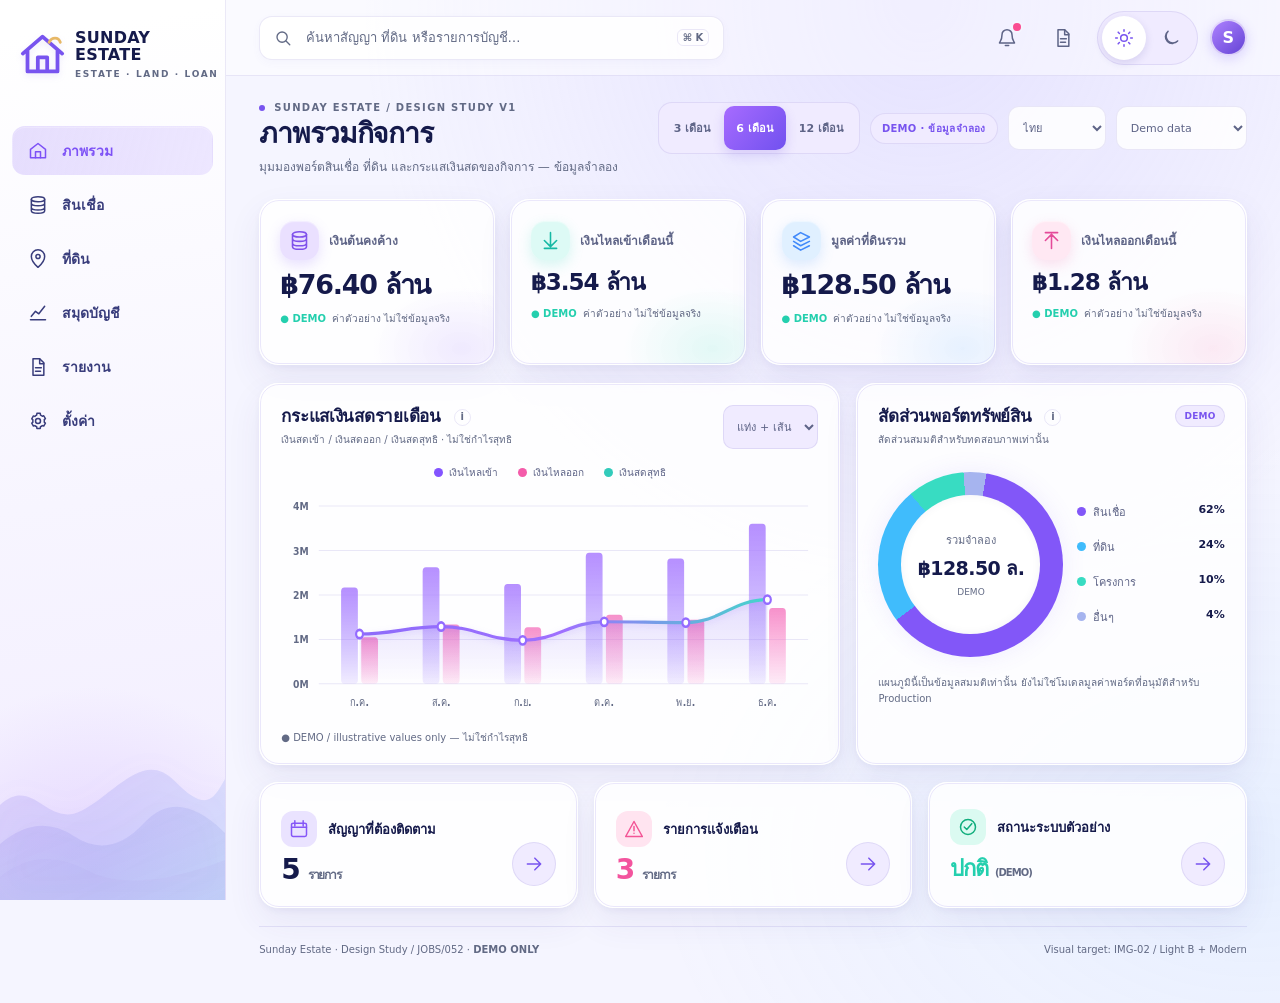
==== index.html @ 81d15ffc "preview: isolated Sunday Estate DEMO dashboard, no live data" ====
<!doctype html>
<html lang="th" data-theme="light">
<head>
<meta charset="utf-8">
<meta name="viewport" content="width=device-width, initial-scale=1, viewport-fit=cover">
<title>Sunday Estate · Visual Fidelity Lab — DEMO</title>
<meta name="description" content="Isolated design-only visual prototype, using synthetic values. Not connected to production.">
<style>
/* J052 STANDALONE VISUAL PROTOTYPE. All data is fictional and marked DEMO.
   For production, map styles back to the existing webapp/src/styles/tokens.css.
   No network, external font/CDN or screenshot-as-background is used. */
:root{color-scheme:light;--bg:#f5f5ff;--surface:rgba(255,255,255,.84);--surface-solid:#fff;--panel:#fff;--text:#151a4b;--text-2:#5e6487;--muted:#626a85;--line:rgba(104,87,195,.13);--accent:#7854ef;--accent-2:#a47afc;--cyan:#37c6e3;--mint:#24cfae;--pink:#f3549e;--card-edge:rgba(255,255,255,.93);--shadow:0 14px 35px rgba(63,51,146,.075),0 3px 8px rgba(63,51,146,.05);--shell-glow:radial-gradient(ellipse at 72% 0,rgba(184,172,255,.25),transparent 43%),radial-gradient(ellipse at 98% 85%,rgba(114,189,255,.11),transparent 34%);--rail:linear-gradient(172deg,#ffffff 4%,#f7f5ff 55%,#f2edff 100%);--button-bg:#f0ebff;--canvas-border:rgba(116,90,222,.14);--chartgrid:#e9e7f7;--hover:rgba(126,100,238,.09);--focus:#7454f5;--side-text:#393d7c;--accent-solid:#7d51f6;--ring-bg:#f1edff;--gloss:inset 0 1px 1px rgba(255,255,255,.9);font-family:"IBM Plex Sans Thai","Noto Sans Thai",system-ui,-apple-system,sans-serif}
:root[data-theme="modern"]{color-scheme:dark;--bg:#070a16;--surface:rgba(22,32,58,.88);--surface-solid:#111d39;--panel:#101a34;--text:#f2f5ff;--text-2:#b6c5e8;--muted:#8395b6;--line:rgba(166,185,250,.13);--accent:#a78aff;--accent-2:#8166f5;--cyan:#4dbbff;--mint:#37dfbb;--pink:#fb649d;--card-edge:rgba(136,166,250,.14);--shadow:0 19px 42px rgba(0,0,0,.27),0 2px 10px rgba(0,0,0,.18);--shell-glow:radial-gradient(ellipse at 65% -10%,rgba(97,99,194,.18),transparent 44%),radial-gradient(ellipse at 108% 80%,rgba(34,129,203,.065),transparent 34%);--rail:linear-gradient(165deg,#071026 2%,#0a1630 62%,#090d22 100%);--button-bg:#1b2750;--canvas-border:rgba(121,151,237,.16);--chartgrid:rgba(160,181,246,.1);--hover:rgba(135,116,246,.12);--focus:#b39aff;--side-text:#c4ccef;--accent-solid:#8066ff;--ring-bg:#142044;--gloss:inset 0 1px 1px rgba(210,220,255,.07)}
*{box-sizing:border-box}html{scroll-behavior:smooth}body{min-width:320px;margin:0;background:var(--bg);color:var(--text);font-family:inherit;transition:background-color .2s,color .2s}button,input,select{font:inherit}button{cursor:pointer}button:focus-visible,input:focus-visible,select:focus-visible,a:focus-visible{outline:3px solid var(--focus);outline-offset:3px}button[disabled]{opacity:.55;cursor:not-allowed}a{color:inherit;text-decoration:none}svg{display:block}.icon{width:20px;height:20px;flex-shrink:0;stroke:currentColor;stroke-width:1.8;fill:none;stroke-linecap:round;stroke-linejoin:round}
.shell{min-height:100dvh;display:grid;grid-template-columns:226px minmax(0,1fr);background:var(--shell-glow),var(--bg)}.side{position:sticky;top:0;height:100dvh;background:var(--rail);border-right:1px solid var(--line);display:flex;flex-direction:column;isolation:isolate;overflow:hidden}.side:before{content:"";position:absolute;z-index:-1;inset:auto -85px -120px -90px;height:350px;background:radial-gradient(ellipse at 46% 58%,rgba(179,130,255,.23),transparent 65%)}:root[data-theme="modern"] .side:before{background:radial-gradient(ellipse at 46% 58%,rgba(99,71,211,.2),transparent 67%)}.brand{display:flex;gap:10px;align-items:center;padding:26px 20px 28px;min-height:111px}.brand-mark{width:45px;height:45px;flex-shrink:0;color:var(--accent);filter:drop-shadow(0 3px 3px rgba(127,97,224,.13))}:root[data-theme="modern"] .brand-mark{color:#efbc68}.brand-title{font-size:16px;font-weight:780;letter-spacing:.015em;line-height:1.05}.brand-sub{margin-top:5px;font-size:9px;letter-spacing:.18em;color:var(--muted);font-weight:680;white-space:nowrap}.side-nav{padding:15px 12px;display:grid;gap:5px}.nav-item{display:flex;align-items:center;gap:14px;min-height:49px;padding:11px 15px;border-radius:13px;color:var(--side-text);font-size:14px;font-weight:620;text-align:left;border:1px solid transparent;background:transparent}.nav-item:hover{background:var(--hover)}.nav-item.active{color:var(--accent-solid);background:linear-gradient(105deg,rgba(126,83,245,.18),rgba(197,176,255,.28));box-shadow:inset 0 1px 0 rgba(255,255,255,.22)}:root[data-theme="modern"] .nav-item.active{color:#e2e2ff;background:linear-gradient(102deg,#263a8b 5%,#25265b 90%);box-shadow:inset 0 0 0 1px rgba(117,139,255,.2),0 0 18px rgba(77,77,199,.18)}.side-bottom{margin-top:auto;position:relative;min-height:205px;overflow:hidden}.side-bottom svg{position:absolute;width:100%;height:100%;bottom:0;filter:drop-shadow(0 -2px 15px rgba(125,116,240,.07))}
.main{min-width:0;min-height:100vh}.topbar{height:76px;border-bottom:1px solid var(--line);display:flex;justify-content:space-between;align-items:center;gap:16px;padding:0 clamp(20px,2.6vw,40px);background:color-mix(in srgb,var(--surface-solid) 43%,transparent)}.search{display:flex;align-items:center;gap:12px;height:44px;width:min(465px,52vw);border:1px solid var(--line);border-radius:13px;background:var(--surface);color:var(--muted);padding:0 14px;box-shadow:var(--gloss),0 3px 9px rgba(100,90,200,.04)}.search .icon{width:18px}.search input{border:0;outline:0;background:transparent;color:var(--text);width:100%;min-width:0;font-size:13px}.search input::placeholder{color:var(--muted)}.kbd{border:1px solid var(--line);font-size:10px;font-weight:700;padding:2px 5px;border-radius:6px;flex-shrink:0;color:var(--muted)}.top-actions{display:flex;align-items:center;gap:12px}.icon-btn{display:grid;place-items:center;min-width:44px;min-height:44px;border:0;background:transparent;color:var(--text-2);position:relative;border-radius:12px}.icon-btn:hover{background:var(--hover)}.notification-dot{position:absolute;right:8px;top:7px;width:8px;height:8px;border-radius:50%;background:#fa4c91;box-shadow:0 0 0 2px var(--bg)}.theme-toggle{display:flex;align-items:center;gap:3px;padding:4px;border:1px solid var(--line);border-radius:50px;background:var(--button-bg);min-height:48px}.theme-toggle button{border:0;border-radius:50%;width:44px;height:44px;display:grid;place-items:center;background:transparent;color:var(--text-2)}.theme-toggle button[aria-pressed="true"]{background:var(--surface-solid);color:var(--accent);box-shadow:0 3px 8px rgba(57,47,146,.14)}.avatar{width:37px;height:37px;display:grid;place-items:center;border-radius:50%;color:white;background:linear-gradient(138deg,#ae82ff,#6443d5);box-shadow:0 3px 12px rgba(120,86,247,.22);font-size:16px;font-weight:800;border:2px solid rgba(255,255,255,.7)}
.work{max-width:1630px;margin:0 auto;padding:26px clamp(16px,2.6vw,40px) 48px}.page-title-row{display:flex;align-items:flex-start;justify-content:space-between;gap:16px;margin-bottom:23px}.eyebrow{display:flex;align-items:center;gap:9px;font-size:10px;letter-spacing:.13em;text-transform:uppercase;color:var(--muted);font-weight:750;margin-bottom:4px}.demo-dot{background:var(--accent);width:6px;height:6px;border-radius:50%}h1{font-size:clamp(23px,2.2vw,30px);letter-spacing:-.04em;line-height:1.22;margin:0 0 6px;font-weight:780}.subtitle{font-size:12px;color:var(--muted);margin:0;max-width:600px}.demo-label{font-size:10px;font-weight:760;letter-spacing:.03em;padding:7px 11px;background:var(--button-bg);color:var(--accent);border-radius:30px;white-space:nowrap;border:1px solid var(--line)}.toolbar{display:flex;gap:10px;align-items:center;flex-wrap:wrap}.range-group{display:flex;align-items:center;padding:3px;border-radius:14px;background:var(--button-bg);border:1px solid var(--line);gap:1px}.range-btn{border:0;background:transparent;min-height:44px;padding:0 12px;border-radius:10px;color:var(--text-2);font-size:11px;font-weight:720;white-space:nowrap}.range-btn[aria-pressed="true"]{color:#fff;background:linear-gradient(130deg,#a76bff,#7151ef);box-shadow:0 5px 12px rgba(105,69,221,.19)}.select-mini{border:1px solid var(--line);border-radius:11px;padding:7px 26px 7px 10px;color:var(--text-2);background:var(--surface);font-size:11px;min-height:44px;max-width:160px}
.grid-kpis{display:grid;grid-template-columns:repeat(4,minmax(0,1fr));gap:15px;margin-bottom:18px}.card{position:relative;min-width:0;border-radius:19px;background:var(--surface);border:1px solid var(--card-edge);box-shadow:var(--shadow),var(--gloss);overflow:hidden}.card:after{content:"";position:absolute;inset:0;pointer-events:none;border:1px solid var(--canvas-border);border-radius:inherit}:root[data-theme="modern"] .card{background:linear-gradient(145deg,rgba(31,45,83,.81),rgba(15,26,50,.86));border:1px solid rgba(128,157,223,.15)}.kpi{padding:21px 20px 18px;min-height:166px;display:flex;flex-direction:column;gap:8px;isolation:isolate}.kpi:before{content:"";position:absolute;bottom:-52px;right:-65px;width:195px;height:135px;border-radius:60%;z-index:-1;background:radial-gradient(ellipse,var(--kpi-glow),transparent 65%);opacity:.65}.kpi .kpi-head{display:flex;align-items:center;gap:10px;min-height:39px}.kpi-icon{width:39px;height:39px;display:grid;place-items:center;border-radius:14px;background:var(--icon-bg);color:var(--icon-color);box-shadow:inset 0 1px 1px rgba(255,255,255,.5),0 5px 13px var(--kpi-glow)}.kpi-icon .icon{width:21px;height:21px}.kpi .label{font-size:12px;font-weight:700;line-height:1.38;color:var(--text-2);min-width:0}.kpi-value{font-variant-numeric:tabular-nums;letter-spacing:-.045em;color:var(--text);font-size:clamp(23px,2.1vw,30px);font-weight:800;white-space:nowrap;line-height:1.3}.kpi .small-value{font-size:clamp(22px,1.8vw,27px)}.kpi-foot{font-size:10px;color:var(--muted);display:flex;align-items:center;gap:6px}.delta{font-weight:760;color:var(--mint)}.kpi:nth-child(1){--icon-bg:#eae0ff;--icon-color:#8052eb;--kpi-glow:rgba(156,119,250,.23)}.kpi:nth-child(2){--icon-bg:#ddfaf5;--icon-color:#16b9a4;--kpi-glow:rgba(67,220,190,.22)}.kpi:nth-child(3){--icon-bg:#e0f0ff;--icon-color:#428afa;--kpi-glow:rgba(90,166,252,.21)}.kpi:nth-child(4){--icon-bg:#ffe8f3;--icon-color:#e44a99;--kpi-glow:rgba(239,117,176,.22)}:root[data-theme="modern"] .kpi:nth-child(1){--icon-bg:#40336c;--icon-color:#d2baff}:root[data-theme="modern"] .kpi:nth-child(2){--icon-bg:#14483f;--icon-color:#63f5cf}:root[data-theme="modern"] .kpi:nth-child(3){--icon-bg:#193c65;--icon-color:#69c4ff}:root[data-theme="modern"] .kpi:nth-child(4){--icon-bg:#512743;--icon-color:#ff85bd}
.analytics{display:grid;grid-template-columns:minmax(0,1.40fr) minmax(335px,.94fr);gap:16px;margin-bottom:17px}.panel{padding:21px 21px 19px;min-height:347px}.panel-head{display:flex;align-items:flex-start;justify-content:space-between;gap:12px;margin-bottom:16px}.panel-title{font-size:17px;letter-spacing:-.015em;font-weight:770;line-height:1.38}.info-dot{display:inline-grid;place-items:center;font-size:10px;font-weight:700;width:17px;height:17px;border:1px solid var(--line);border-radius:50%;margin-left:7px;color:var(--muted);vertical-align:middle}.panel-sub{font-size:10px;color:var(--muted);margin-top:3px}.legend{display:flex;align-items:center;justify-content:center;gap:20px;font-size:10px;color:var(--text-2);padding:0 0 9px;flex-wrap:wrap}.leg{display:flex;align-items:center;gap:6px}.leg-dot{width:9px;height:9px;border-radius:50%;background:var(--lc)}.chart-area{width:100%;position:relative;overflow:hidden}.chart-area svg{width:100%;height:239px;min-width:0;overflow:visible}.tick{fill:var(--muted);font-size:11px;font-weight:550}.chart-grid{stroke:var(--chartgrid);stroke-width:1}.chart-line{filter:drop-shadow(0 2px 3px rgba(127,91,245,.17))}.chart-select{padding:5px 9px;border:1px solid var(--line);border-radius:10px;background:var(--button-bg);color:var(--text-2);font-size:11px;min-height:44px}.chart-foot{font-size:10px;color:var(--muted);margin-top:2px}.donut-area{display:flex;align-items:center;justify-content:space-between;gap:14px;margin:25px auto 18px;max-width:390px}.donut{flex-shrink:0;width:185px;height:185px;border-radius:50%;position:relative;background:conic-gradient(from 10deg,#8257f8 0 62%,#40bcfc 62% 86%,#38dcc2 86% 96%,#a6b4ef 96% 100%);box-shadow:0 0 24px rgba(121,92,249,.1)}:root[data-theme="modern"] .donut{background:conic-gradient(from 10deg,#976eff 0 62%,#4cabfc 62% 86%,#48dcca 86% 96%,#7885c5 96% 100%)}.donut:before{content:"";position:absolute;inset:23px;background:var(--surface-solid);border-radius:50%;box-shadow:inset 0 0 10px rgba(40,40,90,.05)}.donut-inner{position:absolute;inset:39px;display:flex;flex-direction:column;align-items:center;justify-content:center;text-align:center;gap:4px;font-size:11px;color:var(--muted)}.donut-total{font-size:19px;color:var(--text);font-weight:800;letter-spacing:-.03em;white-space:nowrap}.segment-list{display:grid;gap:17px;flex:1;min-width:118px}.segment{display:flex;justify-content:space-between;gap:9px;font-size:11px}.segment strong{font-weight:750}.segment-name{display:flex;align-items:center;gap:7px;color:var(--text-2)}.segment-dot{width:9px;height:9px;border-radius:50%;background:var(--segment-color)}.portfolio-note{font-size:10px;line-height:1.6;color:var(--muted);max-width:380px;margin:0 auto}
.operations{display:grid;grid-template-columns:repeat(3,minmax(0,1fr));gap:16px;margin-bottom:18px}.op{min-height:126px;padding:21px;display:flex;gap:13px;justify-content:space-between;align-items:flex-end}.op-top{display:flex;gap:11px;align-items:center}.op .op-icon{width:36px;height:36px;border-radius:12px;display:grid;place-items:center;background:var(--icon-bg);color:var(--icon-color)}.op strong{font-size:13px}.op-value{font-size:28px;font-weight:790;letter-spacing:-.045em;margin-top:6px}.op-value span{font-size:12px;font-weight:600;color:var(--muted)}.op-cta{border:1px solid var(--line);border-radius:50%;background:var(--button-bg);min-width:44px;min-height:44px;display:grid;place-items:center;color:var(--accent)}.op-cta:hover{transform:translateX(1px)}.op:nth-child(1){--icon-bg:#eae3ff;--icon-color:#8556f7}.op:nth-child(2){--icon-bg:#ffe4f0;--icon-color:#f35696}.op:nth-child(3){--icon-bg:#dbfaf1;--icon-color:#11ae7d}:root[data-theme="modern"] .op:nth-child(1){--icon-bg:#30275a;--icon-color:#bb9cff}:root[data-theme="modern"] .op:nth-child(2){--icon-bg:#4a2640;--icon-color:#ff8ebc}:root[data-theme="modern"] .op:nth-child(3){--icon-bg:#173e38;--icon-color:#45e6bb}
.footer{display:flex;align-items:center;justify-content:space-between;gap:16px;font-size:10px;color:var(--muted);border-top:1px solid var(--line);padding-top:17px}.footer a{text-decoration:underline;text-underline-offset:3px}.bottomnav{display:none}.sr-only{position:absolute;width:1px;height:1px;padding:0;margin:-1px;overflow:hidden;clip:rect(0,0,0,0);white-space:nowrap;border:0}.status-message{color:var(--text-2);font-size:12px;padding:12px 14px;border:1px solid var(--line);border-radius:12px;background:var(--button-bg);margin-top:10px}.skeleton{display:none;height:23px;width:82%;border-radius:7px;background:linear-gradient(110deg,var(--button-bg),var(--surface-solid),var(--button-bg));background-size:200% 100%;animation:shimmer 1.6s ease-in-out infinite}.shell[data-view="loading"] .kpi-value,.shell[data-view="loading"] .kpi-foot{display:none}.shell[data-view="loading"] .skeleton{display:block}.shell[data-view="empty"] .kpi-value,.shell[data-view="error"] .kpi-value{color:var(--muted)}.shell[data-view="empty"] .kpi-foot,.shell[data-view="error"] .kpi-foot{display:none}.shell[data-view="loading"] .chart-area,.shell[data-view="empty"] .chart-area,.shell[data-view="error"] .chart-area,.shell[data-view="loading"] .donut-area,.shell[data-view="empty"] .donut-area,.shell[data-view="error"] .donut-area{opacity:.12;pointer-events:none}.error-alert{background:rgba(255,89,133,.07);color:var(--pink)}.retry{min-height:44px;padding:7px 13px;background:var(--accent-solid);border:0;border-radius:9px;color:#fff;font-weight:740}.empty-overlay{display:none;text-align:center;padding:16px;border:1px dashed var(--line);border-radius:13px;color:var(--muted);font-size:12px}.shell[data-view="empty"] .empty-overlay,.shell[data-view="error"] .empty-overlay,.shell[data-view="loading"] .empty-overlay{display:block}.shell[data-view="error"] .empty-overlay{color:var(--pink)}
@keyframes shimmer{to{background-position-x:-200%}}
@media (min-width:1500px){.analytics{grid-template-columns:minmax(0,1.45fr) minmax(355px,1fr)}.kpi{min-height:177px}}
@media (max-width:1220px){.shell{grid-template-columns:210px minmax(0,1fr)}.brand{padding-inline:14px}.brand-title{font-size:15px}.grid-kpis{gap:11px}.kpi{padding:17px 15px;min-height:155px}.kpi .label{font-size:11px}.kpi-value{font-size:23px}.analytics{grid-template-columns:minmax(0,1.2fr) minmax(270px,.85fr)}.donut{width:140px;height:140px}.donut:before{inset:18px}.donut-inner{inset:28px}.donut-total{font-size:15px}.segment-list{gap:11px}.operations{gap:11px}.op{padding:16px}}
@media (max-width:1023px){.shell{display:block}.side{display:none}.main{min-height:100dvh}.topbar{height:66px}.work{padding:22px 22px 112px}.grid-kpis{grid-template-columns:repeat(2,minmax(0,1fr));gap:14px}.kpi{min-height:151px}.analytics{grid-template-columns:minmax(0,1fr)}.panel{min-height:0}.bottomnav{position:fixed;z-index:50;display:flex;justify-content:space-around;bottom:0;left:0;right:0;min-height:66px;padding-bottom:env(safe-area-inset-bottom,0px);border-top:1px solid var(--line);background:color-mix(in srgb,var(--surface-solid) 91%,transparent);box-shadow:0 -6px 25px rgba(57,49,120,.08);backdrop-filter:blur(14px)}.bottomnav button{display:flex;flex:1;flex-direction:column;align-items:center;justify-content:center;gap:4px;min-width:0;border:0;color:var(--muted);background:transparent;min-height:64px;font-size:10px;font-weight:700}.bottomnav button[aria-current="page"]{color:var(--accent-solid)}.bottomnav .icon{width:21px;height:21px}}
@media (max-width:640px){.topbar{padding:0 13px}.top-actions{gap:3px}.topbar .search{width:min(100%,280px);padding:0 9px;min-width:0}.kbd{display:none}.topbar .icon-btn:nth-child(2){display:none}.topbar .avatar{display:none}.work{padding:21px 14px 102px}.page-title-row{display:block}.toolbar{margin-top:17px;justify-content:space-between;gap:7px}.demo-label{padding:5px 8px;font-size:9px}.grid-kpis{gap:10px}.kpi{padding:15px 13px;min-height:146px;border-radius:15px}.kpi .kpi-head{gap:6px}.kpi-icon{width:32px;height:32px;border-radius:11px}.kpi-icon .icon{width:17px;height:17px}.kpi .label{font-size:10px}.kpi-value,.kpi .small-value{font-size:clamp(17px,5.15vw,23px)}.panel{padding:18px 15px}.analytics{gap:12px}.panel-head{gap:7px}.panel-title{font-size:15px}.legend{gap:12px;font-size:9px}.chart-area svg{height:235px;min-width:0}.donut{width:155px;height:155px}.donut-inner{inset:25px}.donut-total{font-size:17px}.operations{grid-template-columns:1fr;gap:11px}.op{min-height:101px}.range-btn{padding:0 8px}.select-mini{max-width:115px}.page-title-row .toolbar{margin-top:17px}.panel-head .range-group{display:none}}
@media (max-width:360px){.grid-kpis{grid-template-columns:1fr}.chart-area svg{height:214px}.donut-area{gap:9px}.donut{width:124px;height:124px}.donut-inner{inset:25px}.donut-total{font-size:14px}.segment{font-size:9px}.topbar .theme-toggle{min-width:0}}
@media (prefers-reduced-motion:reduce){*,*::before,*::after{animation-duration:.001ms!important;transition-duration:.001ms!important;scroll-behavior:auto!important}}
</style>
</head>
<body>
<svg xmlns="http://www.w3.org/2000/svg" width="0" height="0" aria-hidden="true" style="position:absolute;overflow:hidden"><defs>
<symbol id="i-house" viewBox="0 0 24 24"><path d="m3 10 9-7 9 7v10H3V10Z"/><path d="M9 20v-7h6v7"/></symbol><symbol id="i-coins" viewBox="0 0 24 24"><ellipse cx="12" cy="5" rx="8" ry="3"/><path d="M4 5v5c0 1.7 3.6 3 8 3s8-1.3 8-3V5M4 10v5c0 1.7 3.6 3 8 3s8-1.3 8-3v-5M4 15v4c0 1.7 3.6 3 8 3s8-1.3 8-3v-4"/></symbol><symbol id="i-down" viewBox="0 0 24 24"><path d="M12 3v16m-7-7 7 7 7-7M5 21h14"/></symbol><symbol id="i-up" viewBox="0 0 24 24"><path d="M12 21V5m-7 7 7-7 7 7M5 3h14"/></symbol><symbol id="i-land" viewBox="0 0 24 24"><path d="m3 8 8-5 10 5-10 5-8-5Zm0 5 8 5 10-5M3 18l8 5 10-5"/></symbol><symbol id="i-pin" viewBox="0 0 24 24"><path d="M12 22s8-7 8-13a8 8 0 0 0-16 0c0 6 8 13 8 13Z"/><circle cx="12" cy="9" r="2.5"/></symbol><symbol id="i-chart" viewBox="0 0 24 24"><path d="M3 20h18M4 16l5-6 4 3 7-9"/></symbol><symbol id="i-doc" viewBox="0 0 24 24"><path d="M6 2h8l5 5v15H6V2Z"/><path d="M14 2v6h5M9 13h7M9 17h6"/></symbol><symbol id="i-settings" viewBox="0 0 24 24"><circle cx="12" cy="12" r="3"/><path d="m19.5 13.5 1.4 1.1-2 3.5-1.7-.6a8 8 0 0 1-2.2 1.3L14.7 21h-4l-.3-2.2a8 8 0 0 1-2.2-1.3l-1.7.6-2-3.5 1.4-1.1a8 8 0 0 1 0-3l-1.4-1.1 2-3.5 1.7.6A8 8 0 0 1 10.4 5l.3-2.2h4L15 5a8 8 0 0 1 2.2 1.3l1.7-.6 2 3.5-1.4 1.1a8 8 0 0 1 0 3Z"/></symbol><symbol id="i-search" viewBox="0 0 24 24"><circle cx="10.8" cy="10.8" r="6.8"/><path d="m16 16 5 5"/></symbol><symbol id="i-bell" viewBox="0 0 24 24"><path d="M18 8a6 6 0 0 0-12 0c0 8-3 8-3 10h18c0-2-3-2-3-10M10 21h4"/></symbol><symbol id="i-sun" viewBox="0 0 24 24"><circle cx="12" cy="12" r="4"/><path d="M12 2v2M12 20v2M2 12h2m16 0h2M5 5l1.5 1.5m11 11L19 19M19 5l-1.5 1.5m-11 11L5 19"/></symbol><symbol id="i-moon" viewBox="0 0 24 24"><path d="M20 15.5A8 8 0 0 1 8.5 4 8.2 8.2 0 1 0 20 15.5Z"/></symbol><symbol id="i-calendar" viewBox="0 0 24 24"><rect x="3" y="5" width="18" height="16" rx="2"/><path d="M7 2v6m10-6v6M3 10h18"/></symbol><symbol id="i-alert" viewBox="0 0 24 24"><path d="m12 3 10 18H2L12 3Z"/><path d="M12 9v5m0 3h.01"/></symbol><symbol id="i-check" viewBox="0 0 24 24"><circle cx="12" cy="12" r="9"/><path d="m7.5 12 3 3 6-7"/></symbol><symbol id="i-arrow" viewBox="0 0 24 24"><path d="M4 12h16m-7-7 7 7-7 7"/></symbol><symbol id="i-menu" viewBox="0 0 24 24"><path d="M4 7h16M4 12h16M4 17h16"/></symbol>
</defs></svg>
<div class="shell" id="app" data-view="demo">
<aside class="side" aria-label="เมนูหลัก"><div class="brand"><svg class="brand-mark" viewBox="0 0 48 48" fill="none" aria-hidden="true"><path d="M3 23 24 5l21 18M8 20v22h32V20M19 42V27h10v15" stroke="currentColor" stroke-width="4" stroke-linecap="round" stroke-linejoin="round"/><path d="M31 11c3-6 10-6 12 0" stroke="#e7b866" stroke-width="3" stroke-linecap="round"/></svg><div><div class="brand-title">SUNDAY<br>ESTATE</div><div class="brand-sub">ESTATE · LAND · LOAN</div></div></div><nav class="side-nav" id="sideNav">
<button class="nav-item active" data-nav="overview" type="button"><svg class="icon"><use href="#i-house"/></svg><span data-i18n="overview">ภาพรวม</span></button>
<button class="nav-item" data-nav="loans" type="button"><svg class="icon"><use href="#i-coins"/></svg><span data-i18n="loans">สินเชื่อ</span></button>
<button class="nav-item" data-nav="lands" type="button"><svg class="icon"><use href="#i-pin"/></svg><span data-i18n="lands">ที่ดิน</span></button>
<button class="nav-item" data-nav="ledger" type="button"><svg class="icon"><use href="#i-chart"/></svg><span data-i18n="ledger">สมุดบัญชี</span></button>
<button class="nav-item" data-nav="reports" type="button"><svg class="icon"><use href="#i-doc"/></svg><span data-i18n="reports">รายงาน</span></button>
<button class="nav-item" data-nav="settings" type="button"><svg class="icon"><use href="#i-settings"/></svg><span data-i18n="settings">ตั้งค่า</span></button>
</nav><div class="side-bottom" aria-hidden="true"><svg viewBox="0 0 250 205" preserveAspectRatio="none"><defs><linearGradient id="hill1" x2="1" y2="1"><stop stop-color="#a387ed" stop-opacity=".25"/><stop offset="1" stop-color="#92cdfa" stop-opacity=".29"/></linearGradient><linearGradient id="hill2" x2=".9" y2="1"><stop stop-color="#a186ef" stop-opacity=".24"/><stop offset="1" stop-color="#75a1dd" stop-opacity=".16"/></linearGradient></defs><path d="M0 110 C37 80 52 133 90 116 S159 54 194 86 237 105 250 84V205H0Z" fill="url(#hill1)"/><path d="M0 149 Q42 117 82 141 T160 128 T250 138V205H0Z" fill="url(#hill2)"/><path d="M0 182 Q43 150 96 175 T250 165V205H0Z" fill="#ad9dee" opacity=".11"/></svg></div></aside>
<div class="main"><header class="topbar"><label class="search"><svg class="icon" aria-hidden="true"><use href="#i-search"/></svg><span class="sr-only">ค้นหาในต้นแบบ</span><input id="search" type="search" placeholder="ค้นหาสัญญา ที่ดิน หรือรายการบัญชี…" aria-label="ค้นหาในต้นแบบ"><span class="kbd">⌘ K</span></label><div class="top-actions"><button class="icon-btn" id="alertsButton" aria-label="แสดงข้อความแจ้งเตือนตัวอย่าง" title="แจ้งเตือน"><svg class="icon"><use href="#i-bell"/></svg><span class="notification-dot"></span></button><button class="icon-btn" id="helpButton" aria-label="รายละเอียดต้นแบบ" title="เกี่ยวกับต้นแบบ"><svg class="icon"><use href="#i-doc"/></svg></button><div class="theme-toggle" role="group" aria-label="ธีม"><button id="lightTheme" type="button" aria-label="Light B — Soft Aurora" aria-pressed="true"><svg class="icon"><use href="#i-sun"/></svg></button><button id="darkTheme" type="button" aria-label="Modern Dark" aria-pressed="false"><svg class="icon"><use href="#i-moon"/></svg></button></div><span class="avatar" aria-label="บัญชีตัวอย่าง">S</span></div></header>
<main class="work" id="dashboard"><div class="page-title-row"><div><div class="eyebrow"><span class="demo-dot"></span> SUNDAY ESTATE / DESIGN STUDY V1</div><h1 id="mainTitle" data-i18n="title">ภาพรวมกิจการ</h1><p class="subtitle" data-i18n="subtitle">มุมมองพอร์ตสินเชื่อ ที่ดิน และกระแสเงินสดของกิจการ — ข้อมูลจำลอง</p></div><div class="toolbar"><span class="demo-label" data-i18n="demo">DEMO · ข้อมูลจำลอง</span><label><span class="sr-only">เลือกภาษา</span><select class="select-mini" id="language"><option value="th">ไทย</option><option value="en">English</option><option value="zh">中文</option></select></label><label><span class="sr-only">สถานะข้อมูลตัวอย่าง</span><select class="select-mini" id="viewMode"><option value="demo">Demo data</option><option value="loading">Loading</option><option value="empty">Empty</option><option value="error">Error + Retry</option></select></label></div></div>
<section class="grid-kpis" aria-label="KPI — DEMO"><article class="card kpi"><div class="kpi-head"><span class="kpi-icon"><svg class="icon"><use href="#i-coins"/></svg></span><span class="label" data-i18n="kpi1">เงินต้นคงค้าง</span></div><div class="kpi-value" data-demo-value="฿76.40 ล้าน">฿76.40 ล้าน</div><div class="skeleton"></div><div class="kpi-foot"><span class="delta">● DEMO</span><span data-i18n="sample">ค่าตัวอย่าง ไม่ใช่ข้อมูลจริง</span></div></article><article class="card kpi"><div class="kpi-head"><span class="kpi-icon"><svg class="icon"><use href="#i-down"/></svg></span><span class="label" data-i18n="kpi2">เงินไหลเข้าเดือนนี้</span></div><div class="kpi-value small-value" data-demo-value="฿3.54 ล้าน">฿3.54 ล้าน</div><div class="skeleton"></div><div class="kpi-foot"><span class="delta">● DEMO</span><span data-i18n="sample">ค่าตัวอย่าง ไม่ใช่ข้อมูลจริง</span></div></article><article class="card kpi"><div class="kpi-head"><span class="kpi-icon"><svg class="icon"><use href="#i-land"/></svg></span><span class="label" data-i18n="kpi3">มูลค่าที่ดินรวม</span></div><div class="kpi-value" data-demo-value="฿128.50 ล้าน">฿128.50 ล้าน</div><div class="skeleton"></div><div class="kpi-foot"><span class="delta">● DEMO</span><span data-i18n="sample">ค่าตัวอย่าง ไม่ใช่ข้อมูลจริง</span></div></article><article class="card kpi"><div class="kpi-head"><span class="kpi-icon"><svg class="icon"><use href="#i-up"/></svg></span><span class="label" data-i18n="kpi4">เงินไหลออกเดือนนี้</span></div><div class="kpi-value small-value" data-demo-value="฿1.28 ล้าน">฿1.28 ล้าน</div><div class="skeleton"></div><div class="kpi-foot"><span class="delta">● DEMO</span><span data-i18n="sample">ค่าตัวอย่าง ไม่ใช่ข้อมูลจริง</span></div></article></section>
<section class="analytics" aria-label="Analytics — DEMO"><article class="card panel"><div class="panel-head"><div><div class="panel-title" data-i18n="cashflow">กระแสเงินสดรายเดือน <span class="info-dot" aria-label="ตัวอย่างเท่านั้น">i</span></div><div class="panel-sub" data-i18n="notprofit">เงินสดเข้า / เงินสดออก / เงินสดสุทธิ · ไม่ใช่กำไรสุทธิ</div></div><select class="chart-select" id="chartStyle" aria-label="รูปแบบกราฟ"><option value="mixed">แท่ง + เส้น</option><option value="line">เส้น</option></select></div><div class="legend"><span class="leg"><i class="leg-dot" style="--lc:#8354ff"></i><span data-i18n="inflow">เงินไหลเข้า</span></span><span class="leg"><i class="leg-dot" style="--lc:#f45caa"></i><span data-i18n="outflow">เงินไหลออก</span></span><span class="leg"><i class="leg-dot" style="--lc:#32cbbb"></i><span data-i18n="net">เงินสดสุทธิ</span></span></div><div class="chart-area"><svg id="cashflowChart" role="img" aria-label="ตัวอย่างกราฟกระแสเงินสด 6 เดือน ไม่ใช่ข้อมูลจริง" viewBox="0 0 640 238" preserveAspectRatio="none"></svg></div><div class="empty-overlay" id="emptyChart" aria-live="polite">กำลังโหลดข้อมูลตัวอย่าง…</div><div class="chart-foot">● DEMO / illustrative values only — <span data-i18n="notprofit">ไม่ใช่กำไรสุทธิ</span></div></article>
<article class="card panel"><div class="panel-head"><div><div class="panel-title" data-i18n="portfolio">สัดส่วนพอร์ตทรัพย์สิน <span class="info-dot" aria-label="ข้อมูลสมมติ">i</span></div><div class="panel-sub" data-i18n="portfolioDemo">สัดส่วนสมมติสำหรับทดสอบภาพเท่านั้น</div></div><span class="demo-label" style="font-size:9px;padding:5px 8px">DEMO</span></div><div class="donut-area"><div class="donut" role="img" aria-label="สัดส่วนสมมติ สินเชื่อ 62 เปอร์เซ็นต์ ที่ดิน 24 เปอร์เซ็นต์ โครงการ 10 เปอร์เซ็นต์ อื่น ๆ 4 เปอร์เซ็นต์"><div class="donut-inner"><span data-i18n="total">รวมจำลอง</span><span class="donut-total">฿128.50 ล.</span><span style="font-size:9px">DEMO</span></div></div><div class="segment-list"><div class="segment"><span class="segment-name"><i class="segment-dot" style="--segment-color:#8257f8"></i><span data-i18n="loans">สินเชื่อ</span></span><strong>62%</strong></div><div class="segment"><span class="segment-name"><i class="segment-dot" style="--segment-color:#40bcfc"></i><span data-i18n="lands">ที่ดิน</span></span><strong>24%</strong></div><div class="segment"><span class="segment-name"><i class="segment-dot" style="--segment-color:#38dcc2"></i><span data-i18n="projects">โครงการ</span></span><strong>10%</strong></div><div class="segment"><span class="segment-name"><i class="segment-dot" style="--segment-color:#a6b4ef"></i><span data-i18n="other">อื่นๆ</span></span><strong>4%</strong></div></div></div><div class="portfolio-note" data-i18n="portfolioWarning">แผนภูมินี้เป็นข้อมูลสมมติเท่านั้น ยังไม่ใช่โมเดลมูลค่าพอร์ตที่อนุมัติสำหรับ Production</div><div class="empty-overlay" id="emptyPortfolio" aria-live="polite">ไม่มีข้อมูลจริง</div></article></section>
<section class="operations" aria-label="Operational cards — DEMO"><article class="card op"><div><div class="op-top"><span class="op-icon"><svg class="icon"><use href="#i-calendar"/></svg></span><strong data-i18n="pending">สัญญาที่ต้องติดตาม</strong></div><div class="op-value" data-demo-value="5">5 <span data-i18n="items">รายการ</span></div></div><button class="op-cta" aria-label="ดูสัญญาตัวอย่าง" data-action="contracts"><svg class="icon"><use href="#i-arrow"/></svg></button></article><article class="card op"><div><div class="op-top"><span class="op-icon"><svg class="icon"><use href="#i-alert"/></svg></span><strong data-i18n="alerts">รายการแจ้งเตือน</strong></div><div class="op-value" style="color:var(--pink)" data-demo-value="3">3 <span data-i18n="items">รายการ</span></div></div><button class="op-cta" aria-label="ดูการแจ้งเตือนตัวอย่าง" data-action="alerts"><svg class="icon"><use href="#i-arrow"/></svg></button></article><article class="card op"><div><div class="op-top"><span class="op-icon"><svg class="icon"><use href="#i-check"/></svg></span><strong data-i18n="health">สถานะระบบตัวอย่าง</strong></div><div class="op-value" style="color:var(--mint);font-size:22px" data-demo-value="ปกติ">ปกติ <span style="font-size:10px">(DEMO)</span></div></div><button class="op-cta" aria-label="ข้อมูลสถานะระบบจำลอง" data-action="health"><svg class="icon"><use href="#i-arrow"/></svg></button></article></section>
<div id="notice" class="status-message" hidden aria-live="polite"></div><footer class="footer"><span>Sunday Estate · Design Study / JOBS/052 · <strong>DEMO ONLY</strong></span><span>Visual target: IMG-02 / Light B + Modern</span></footer></main></div>
<nav class="bottomnav" aria-label="Mobile bottom navigation"><button type="button" data-nav="overview" aria-current="page"><svg class="icon"><use href="#i-house"/></svg><span data-i18n="overview">ภาพรวม</span></button><button type="button" data-nav="loans"><svg class="icon"><use href="#i-coins"/></svg><span data-i18n="loans">สินเชื่อ</span></button><button type="button" data-nav="lands"><svg class="icon"><use href="#i-pin"/></svg><span data-i18n="lands">ที่ดิน</span></button><button type="button" data-nav="ledger"><svg class="icon"><use href="#i-chart"/></svg><span data-i18n="ledger">สมุดบัญชี</span></button></nav>
</div>
<script>
'use strict';
// Static design-only fixtures; no network, localStorage or production imports.
const $ = (s) => document.querySelector(s);
const $$ = (s) => [...document.querySelectorAll(s)];
const months = ['ม.ค.','ก.พ.','มี.ค.','เม.ย.','พ.ค.','มิ.ย.','ก.ค.','ส.ค.','ก.ย.','ต.ค.','พ.ย.','ธ.ค.'];
const synthetic = [1.50,2.15,1.88,2.65,2.27,2.83,2.44,2.95,2.53,3.32,3.17,4.05];
const syntheticOut = [.65,.88,.81,1.05,1.20,1.35,1.18,1.50,1.43,1.75,1.62,1.92];
const i18n = {
 th:{overview:'ภาพรวม',loans:'สินเชื่อ',lands:'ที่ดิน',ledger:'สมุดบัญชี',reports:'รายงาน',settings:'ตั้งค่า',title:'ภาพรวมกิจการ',subtitle:'มุมมองพอร์ตสินเชื่อ ที่ดิน และกระแสเงินสดของกิจการ — ข้อมูลจำลอง',demo:'DEMO · ข้อมูลจำลอง',kpi1:'เงินต้นคงค้าง',kpi2:'เงินไหลเข้าเดือนนี้',kpi3:'มูลค่าที่ดินรวม',kpi4:'เงินไหลออกเดือนนี้',sample:'ค่าตัวอย่าง ไม่ใช่ข้อมูลจริง',cashflow:'กระแสเงินสดรายเดือน',notprofit:'เงินสดเข้า / เงินสดออก / เงินสดสุทธิ · ไม่ใช่กำไรสุทธิ',inflow:'เงินไหลเข้า',outflow:'เงินไหลออก',net:'เงินสดสุทธิ',portfolio:'สัดส่วนพอร์ตทรัพย์สิน',portfolioDemo:'สัดส่วนสมมติสำหรับทดสอบภาพเท่านั้น',total:'รวมจำลอง',projects:'โครงการ',other:'อื่นๆ',portfolioWarning:'แผนภูมินี้เป็นข้อมูลสมมติเท่านั้น ยังไม่ใช่โมเดลมูลค่าพอร์ตที่อนุมัติสำหรับ Production',pending:'สัญญาที่ต้องติดตาม',alerts:'รายการแจ้งเตือน',health:'สถานะระบบตัวอย่าง',items:'รายการ'},
 en:{overview:'Overview',loans:'Loans',lands:'Land',ledger:'Ledger',reports:'Reports',settings:'Settings',title:'Business overview',subtitle:'Loans, land portfolio & cashflow workspace — synthetic example values',demo:'DEMO · SYNTHETIC DATA',kpi1:'Outstanding principal',kpi2:'Cash inflow (MTD)',kpi3:'Land portfolio value',kpi4:'Cash outflow (MTD)',sample:'Illustrative values only',cashflow:'Monthly cash flow',notprofit:'Cash inflow / outflow / net · not accounting profit',inflow:'Inflow',outflow:'Outflow',net:'Net cash',portfolio:'Illustrative portfolio mix',portfolioDemo:'Synthetic composition for design testing only',total:'Sample total',projects:'Projects',other:'Other',portfolioWarning:'Synthetic portfolio mix only. Not an approved live financial breakdown.',pending:'Contracts to follow up',alerts:'Demo alerts',health:'Sample system state',items:'items'},
 zh:{overview:'概览',loans:'贷款',lands:'土地',ledger:'分类账',reports:'报表',settings:'设置',title:'业务概览',subtitle:'贷款、土地资产与现金流概览 — 模拟数据',demo:'演示 · 模拟数据',kpi1:'未清本金',kpi2:'本月现金流入',kpi3:'土地资产总值',kpi4:'本月现金流出',sample:'仅作设计演示',cashflow:'每月现金流',notprofit:'现金流入 / 流出 / 净额 · 不等于会计利润',inflow:'流入',outflow:'流出',net:'净现金',portfolio:'示意资产构成',portfolioDemo:'仅用模拟比例展示视觉效果',total:'演示总额',projects:'项目',other:'其他',portfolioWarning:'图示比例均为模拟，不属于已批准的实际资产构成。',pending:'待跟进合同',alerts:'示例提醒',health:'模拟系统状态',items:'条'}
};
const state={theme:'light',period:6,locale:'th',view:'demo',chart:'mixed'};
const ns='http://www.w3.org/2000/svg';
function makeEl(tag, attrs={}){const e=document.createElementNS(ns,tag);for(const [k,v] of Object.entries(attrs))e.setAttribute(k,String(v));return e;}
function drawChart(){
 const svg=$('#cashflowChart');svg.replaceChildren();
 const defs=makeEl('defs');let g=makeEl('linearGradient',{id:'lineGrad',x1:'0%',y1:'0%',x2:'100%',y2:'0%'});[['0%','#8d6bfa'],['50%','#9f70ff'],['100%','#44d5cb']].forEach(([offset,color])=>g.append(makeEl('stop',{offset,'stop-color':color})));defs.append(g);
 const area=makeEl('linearGradient',{id:'areaGrad',x1:'0',y1:'0',x2:'0',y2:'1'});[['0%','#8260f5',.21],['100%','#8260f5',0]].forEach(([offset,color,opacity])=>area.append(makeEl('stop',{offset,'stop-color':color,'stop-opacity':opacity})));defs.append(area);
 const bar=makeEl('linearGradient',{id:'barGrad',x1:'0',y1:'0',x2:'0',y2:'1'});[['0%','#ae83ff',.9],['100%','#9371ff',.12]].forEach(([offset,color,opacity])=>bar.append(makeEl('stop',{offset,'stop-color':color,'stop-opacity':opacity})));defs.append(bar);
 const outBar=makeEl('linearGradient',{id:'outBarGrad',x1:'0',y1:'0',x2:'0',y2:'1'});[['0%','#f472bc',.78],['100%','#fb79c5',.14]].forEach(([offset,color,opacity])=>outBar.append(makeEl('stop',{offset,'stop-color':color,'stop-opacity':opacity})));defs.append(outBar);svg.append(defs);
 const left=45,right=628,top=17,bottom=194,h=bottom-top;const d=state.period;
 for(let n=0;n<=4;n++){let y=bottom-n*h/4;svg.append(makeEl('line',{x1:left,x2:right,y1:y,y2:y,class:'chart-grid'}));let t=makeEl('text',{x:33,y:y+4,'text-anchor':'end',class:'tick'});t.textContent=(n*1).toFixed(0)+'M';svg.append(t)}
 const vals=synthetic.slice(-d),outs=syntheticOut.slice(-d),labels=months.slice(-d),xstep=(right-left)/d,barw=Math.max(8,Math.min(20,xstep*.25));
 const ys=(v)=>bottom-v/4.5*h;
 const px=i=>left+xstep*(i+.5);
 const coords=[];
 for(let i=0;i<d;i++){const cx=px(i),v=vals[i],o=outs[i];if(state.chart==='mixed'){
 svg.append(makeEl('rect',{x:cx-barw-2,y:ys(v),width:barw,height:bottom-ys(v),rx:4,fill:'url(#barGrad)'}));svg.append(makeEl('rect',{x:cx+2,y:ys(o),width:barw,height:bottom-ys(o),rx:4,fill:'url(#outBarGrad)'}));}
 const t=makeEl('text',{x:cx,y:216,'text-anchor':'middle',class:'tick'});t.textContent=labels[i];svg.append(t);
 coords.push([cx,ys(Math.max(0,v-o))]);
 }
 let path=`M ${coords[0][0].toFixed(1)} ${coords[0][1].toFixed(1)}`;
 for(let i=0;i<coords.length-1;i++){const [x,y]=coords[i],[xx,yy]=coords[i+1];const c=(xx-x)*.42;path+=` C ${(x+c).toFixed(1)} ${y.toFixed(1)} ${(xx-c).toFixed(1)} ${yy.toFixed(1)} ${xx.toFixed(1)} ${yy.toFixed(1)}`}
 const floor=bottom;svg.append(makeEl('path',{d:`${path} L ${coords.at(-1)[0].toFixed(1)} ${floor} L ${coords[0][0].toFixed(1)} ${floor} Z`,fill:'url(#areaGrad)'}));svg.append(makeEl('path',{d:path,stroke:'url(#lineGrad)','stroke-width':3.2,'stroke-linecap':'round',fill:'none',class:'chart-line'}));
 for(const [x,y] of coords){svg.append(makeEl('circle',{cx:x,cy:y,r:4.1,fill:'var(--surface-solid)',stroke:'#946bff','stroke-width':2.6}))}
 svg.setAttribute('aria-label',`DEMO synthetic cash flow, ${d} months, chart ${state.chart}`);
}
function setTheme(theme){if(!['light','modern'].includes(theme))return;state.theme=theme;document.documentElement.dataset.theme=theme;$('#lightTheme').setAttribute('aria-pressed',String(theme==='light'));$('#darkTheme').setAttribute('aria-pressed',String(theme==='modern'));}
function setView(view){state.view=view;$('#app').dataset.view=view;$$('.kpi-value[data-demo-value]').forEach(el=>{el.textContent=view==='demo'?el.dataset.demoValue:'—'});$$('.op-value[data-demo-value]').forEach(el=>{if(view!=='demo')el.textContent='—';else if(el.dataset.demoValue==='ปกติ')el.innerHTML='ปกติ <span style="font-size:10px">(DEMO)</span>';else el.innerHTML=`${el.dataset.demoValue} <span>${i18n[state.locale].items}</span>`;});$('#emptyChart').textContent=view==='error'?'ตัวอย่างข้อผิดพลาด — กด Retry เพื่อกลับสู่ DEMO':view==='loading'?'กำลังโหลดข้อมูลตัวอย่าง…':'ไม่มีข้อมูลสำหรับช่วงเวลานี้ (DEMO)';$('#emptyPortfolio').textContent=$('#emptyChart').textContent;$('#emptyChart').replaceChildren(document.createTextNode($('#emptyChart').textContent));if(view==='error'){let retry=document.createElement('button');retry.type='button';retry.className='retry';retry.textContent='Retry';retry.addEventListener('click',()=>{$('#viewMode').value='demo';setView('demo')});$('#emptyChart').append(document.createTextNode(' '),retry)};}
function setLang(locale){if(!i18n[locale])return;state.locale=locale;document.documentElement.lang=locale;$$('[data-i18n]').forEach(el=>{const val=i18n[locale][el.dataset.i18n];if(!val)return;if(el.querySelector('.info-dot')){const info=el.querySelector('.info-dot');el.replaceChildren(document.createTextNode(val+' '),info)}else el.textContent=val});$('#search').placeholder=locale==='th'?'ค้นหาสัญญา ที่ดิน หรือรายการบัญชี…':locale==='en'?'Search loans, land or ledger…':'搜索贷款、土地或账本…';setView(state.view)}
function showNotice(msg){const n=$('#notice');n.hidden=false;n.textContent=msg;n.scrollIntoView({block:'nearest',behavior:'auto'})}
$('#lightTheme').addEventListener('click',()=>setTheme('light'));$('#darkTheme').addEventListener('click',()=>setTheme('modern'));
$$('.range-btn').forEach(b=>b.addEventListener('click',()=>{state.period=Number(b.dataset.period);$$('.range-btn').forEach(x=>x.setAttribute('aria-pressed',String(x===b)));drawChart()}));
$('#viewMode').addEventListener('change',e=>setView(e.target.value));$('#language').addEventListener('change',e=>setLang(e.target.value));$('#chartStyle').addEventListener('change',e=>{state.chart=e.target.value;drawChart()});
$$('[data-nav]').forEach(b=>b.addEventListener('click',()=>{$$('[data-nav]').forEach(x=>{x.classList.toggle('active',x.dataset.nav===b.dataset.nav);if(x.closest('.bottomnav')){if(x.dataset.nav===b.dataset.nav)x.setAttribute('aria-current','page');else x.removeAttribute('aria-current')}});showNotice(`${i18n[state.locale][b.dataset.nav]||b.dataset.nav} — DEMO UI only. Real navigation requires integration by Kilo.`)}));
$$('[data-action]').forEach(b=>b.addEventListener('click',()=>showNotice(`DEMO: ${b.dataset.action} · ยังไม่เชื่อมข้อมูลจริง`)));
$('#alertsButton').addEventListener('click',()=>showNotice('DEMO: ตัวอย่างการแจ้งเตือน ไม่มีการเชื่อมต่อจริง'));
$('#helpButton').addEventListener('click',()=>showNotice('JOBS/052 — ต้นแบบสองธีมแยกจาก Production เพื่อทดสอบ Visual Fidelity'));
$('#search').addEventListener('input',e=>{const s=e.target.value.trim();if(s.length>=2){const n=$('#notice');n.hidden=false;n.textContent=`DEMO search: “${s}” — ไม่มีการส่งข้อมูลหรือเรียก API`;}});
document.addEventListener('keydown',e=>{if((e.metaKey||e.ctrlKey)&&e.key.toLowerCase()==='k'){e.preventDefault();$('#search').focus()}});
// Add the same functional range switch to page toolbar, consistently across themes.
const group=document.createElement('div');group.className='range-group';group.setAttribute('role','group');group.setAttribute('aria-label','Cash flow period');for(const d of [3,6,12]){const b=document.createElement('button');b.className='range-btn';b.type='button';b.dataset.period=String(d);b.textContent=d+' เดือน';b.setAttribute('aria-pressed',String(d===6));group.append(b)}document.querySelector('.page-title-row .toolbar').prepend(group);
$$('.range-btn').forEach(b=>b.addEventListener('click',()=>{state.period=Number(b.dataset.period);$$('.range-btn').forEach(x=>x.setAttribute('aria-pressed',String(x===b)));drawChart()}));
drawChart();setView('demo');
</script></body></html>
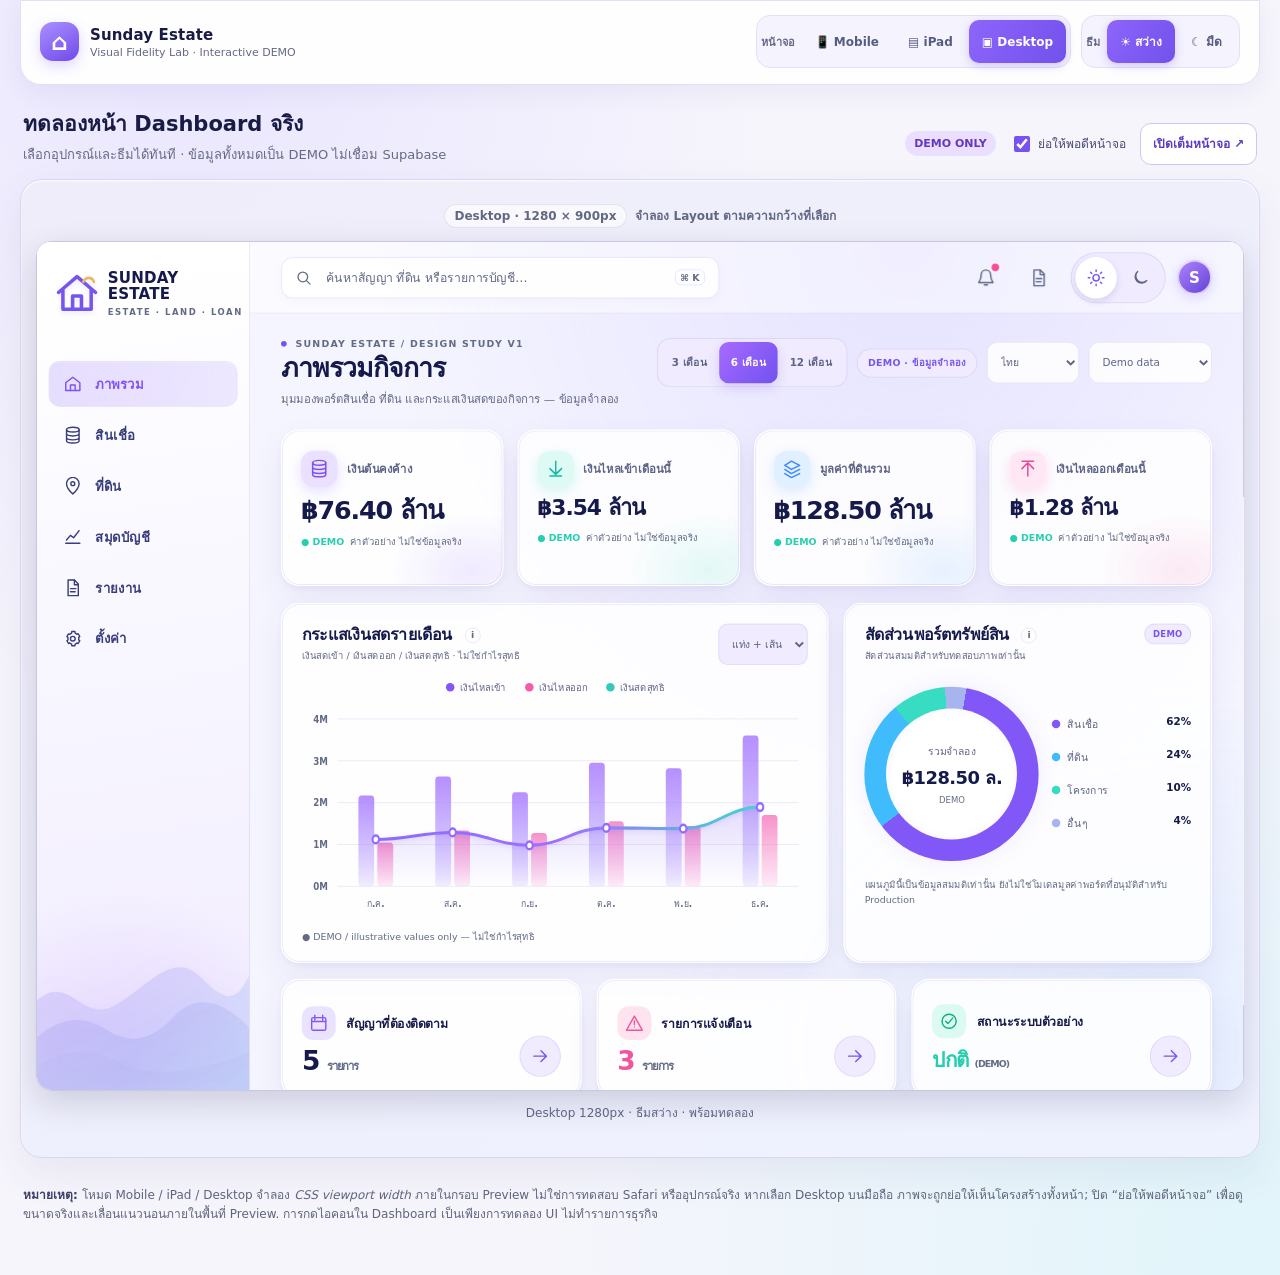
==== commit adc7eba6: "feat(preview): visible theme switch and 375/768/1280 responsive device toolbar" ====
--- a/index.html
+++ b/index.html
@@ -1,109 +1,129 @@
 <!doctype html>
-<html lang="th" data-theme="light">
+<html lang="th">
 <head>
 <meta charset="utf-8">
-<meta name="viewport" content="width=device-width, initial-scale=1, viewport-fit=cover">
-<title>Sunday Estate · Visual Fidelity Lab — DEMO</title>
-<meta name="description" content="Isolated design-only visual prototype, using synthetic values. Not connected to production.">
+<meta name="viewport" content="width=device-width,initial-scale=1,viewport-fit=cover">
+<meta name="description" content="Interactive, synthetic-data-only Sunday Estate design review with Light/Dark and responsive device previews.">
+<meta name="color-scheme" content="light">
+<title>Sunday Estate — Interactive Design Preview</title>
 <style>
-/* J052 STANDALONE VISUAL PROTOTYPE. All data is fictional and marked DEMO.
-   For production, map styles back to the existing webapp/src/styles/tokens.css.
-   No network, external font/CDN or screenshot-as-background is used. */
-:root{color-scheme:light;--bg:#f5f5ff;--surface:rgba(255,255,255,.84);--surface-solid:#fff;--panel:#fff;--text:#151a4b;--text-2:#5e6487;--muted:#626a85;--line:rgba(104,87,195,.13);--accent:#7854ef;--accent-2:#a47afc;--cyan:#37c6e3;--mint:#24cfae;--pink:#f3549e;--card-edge:rgba(255,255,255,.93);--shadow:0 14px 35px rgba(63,51,146,.075),0 3px 8px rgba(63,51,146,.05);--shell-glow:radial-gradient(ellipse at 72% 0,rgba(184,172,255,.25),transparent 43%),radial-gradient(ellipse at 98% 85%,rgba(114,189,255,.11),transparent 34%);--rail:linear-gradient(172deg,#ffffff 4%,#f7f5ff 55%,#f2edff 100%);--button-bg:#f0ebff;--canvas-border:rgba(116,90,222,.14);--chartgrid:#e9e7f7;--hover:rgba(126,100,238,.09);--focus:#7454f5;--side-text:#393d7c;--accent-solid:#7d51f6;--ring-bg:#f1edff;--gloss:inset 0 1px 1px rgba(255,255,255,.9);font-family:"IBM Plex Sans Thai","Noto Sans Thai",system-ui,-apple-system,sans-serif}
-:root[data-theme="modern"]{color-scheme:dark;--bg:#070a16;--surface:rgba(22,32,58,.88);--surface-solid:#111d39;--panel:#101a34;--text:#f2f5ff;--text-2:#b6c5e8;--muted:#8395b6;--line:rgba(166,185,250,.13);--accent:#a78aff;--accent-2:#8166f5;--cyan:#4dbbff;--mint:#37dfbb;--pink:#fb649d;--card-edge:rgba(136,166,250,.14);--shadow:0 19px 42px rgba(0,0,0,.27),0 2px 10px rgba(0,0,0,.18);--shell-glow:radial-gradient(ellipse at 65% -10%,rgba(97,99,194,.18),transparent 44%),radial-gradient(ellipse at 108% 80%,rgba(34,129,203,.065),transparent 34%);--rail:linear-gradient(165deg,#071026 2%,#0a1630 62%,#090d22 100%);--button-bg:#1b2750;--canvas-border:rgba(121,151,237,.16);--chartgrid:rgba(160,181,246,.1);--hover:rgba(135,116,246,.12);--focus:#b39aff;--side-text:#c4ccef;--accent-solid:#8066ff;--ring-bg:#142044;--gloss:inset 0 1px 1px rgba(210,220,255,.07)}
-*{box-sizing:border-box}html{scroll-behavior:smooth}body{min-width:320px;margin:0;background:var(--bg);color:var(--text);font-family:inherit;transition:background-color .2s,color .2s}button,input,select{font:inherit}button{cursor:pointer}button:focus-visible,input:focus-visible,select:focus-visible,a:focus-visible{outline:3px solid var(--focus);outline-offset:3px}button[disabled]{opacity:.55;cursor:not-allowed}a{color:inherit;text-decoration:none}svg{display:block}.icon{width:20px;height:20px;flex-shrink:0;stroke:currentColor;stroke-width:1.8;fill:none;stroke-linecap:round;stroke-linejoin:round}
-.shell{min-height:100dvh;display:grid;grid-template-columns:226px minmax(0,1fr);background:var(--shell-glow),var(--bg)}.side{position:sticky;top:0;height:100dvh;background:var(--rail);border-right:1px solid var(--line);display:flex;flex-direction:column;isolation:isolate;overflow:hidden}.side:before{content:"";position:absolute;z-index:-1;inset:auto -85px -120px -90px;height:350px;background:radial-gradient(ellipse at 46% 58%,rgba(179,130,255,.23),transparent 65%)}:root[data-theme="modern"] .side:before{background:radial-gradient(ellipse at 46% 58%,rgba(99,71,211,.2),transparent 67%)}.brand{display:flex;gap:10px;align-items:center;padding:26px 20px 28px;min-height:111px}.brand-mark{width:45px;height:45px;flex-shrink:0;color:var(--accent);filter:drop-shadow(0 3px 3px rgba(127,97,224,.13))}:root[data-theme="modern"] .brand-mark{color:#efbc68}.brand-title{font-size:16px;font-weight:780;letter-spacing:.015em;line-height:1.05}.brand-sub{margin-top:5px;font-size:9px;letter-spacing:.18em;color:var(--muted);font-weight:680;white-space:nowrap}.side-nav{padding:15px 12px;display:grid;gap:5px}.nav-item{display:flex;align-items:center;gap:14px;min-height:49px;padding:11px 15px;border-radius:13px;color:var(--side-text);font-size:14px;font-weight:620;text-align:left;border:1px solid transparent;background:transparent}.nav-item:hover{background:var(--hover)}.nav-item.active{color:var(--accent-solid);background:linear-gradient(105deg,rgba(126,83,245,.18),rgba(197,176,255,.28));box-shadow:inset 0 1px 0 rgba(255,255,255,.22)}:root[data-theme="modern"] .nav-item.active{color:#e2e2ff;background:linear-gradient(102deg,#263a8b 5%,#25265b 90%);box-shadow:inset 0 0 0 1px rgba(117,139,255,.2),0 0 18px rgba(77,77,199,.18)}.side-bottom{margin-top:auto;position:relative;min-height:205px;overflow:hidden}.side-bottom svg{position:absolute;width:100%;height:100%;bottom:0;filter:drop-shadow(0 -2px 15px rgba(125,116,240,.07))}
-.main{min-width:0;min-height:100vh}.topbar{height:76px;border-bottom:1px solid var(--line);display:flex;justify-content:space-between;align-items:center;gap:16px;padding:0 clamp(20px,2.6vw,40px);background:color-mix(in srgb,var(--surface-solid) 43%,transparent)}.search{display:flex;align-items:center;gap:12px;height:44px;width:min(465px,52vw);border:1px solid var(--line);border-radius:13px;background:var(--surface);color:var(--muted);padding:0 14px;box-shadow:var(--gloss),0 3px 9px rgba(100,90,200,.04)}.search .icon{width:18px}.search input{border:0;outline:0;background:transparent;color:var(--text);width:100%;min-width:0;font-size:13px}.search input::placeholder{color:var(--muted)}.kbd{border:1px solid var(--line);font-size:10px;font-weight:700;padding:2px 5px;border-radius:6px;flex-shrink:0;color:var(--muted)}.top-actions{display:flex;align-items:center;gap:12px}.icon-btn{display:grid;place-items:center;min-width:44px;min-height:44px;border:0;background:transparent;color:var(--text-2);position:relative;border-radius:12px}.icon-btn:hover{background:var(--hover)}.notification-dot{position:absolute;right:8px;top:7px;width:8px;height:8px;border-radius:50%;background:#fa4c91;box-shadow:0 0 0 2px var(--bg)}.theme-toggle{display:flex;align-items:center;gap:3px;padding:4px;border:1px solid var(--line);border-radius:50px;background:var(--button-bg);min-height:48px}.theme-toggle button{border:0;border-radius:50%;width:44px;height:44px;display:grid;place-items:center;background:transparent;color:var(--text-2)}.theme-toggle button[aria-pressed="true"]{background:var(--surface-solid);color:var(--accent);box-shadow:0 3px 8px rgba(57,47,146,.14)}.avatar{width:37px;height:37px;display:grid;place-items:center;border-radius:50%;color:white;background:linear-gradient(138deg,#ae82ff,#6443d5);box-shadow:0 3px 12px rgba(120,86,247,.22);font-size:16px;font-weight:800;border:2px solid rgba(255,255,255,.7)}
-.work{max-width:1630px;margin:0 auto;padding:26px clamp(16px,2.6vw,40px) 48px}.page-title-row{display:flex;align-items:flex-start;justify-content:space-between;gap:16px;margin-bottom:23px}.eyebrow{display:flex;align-items:center;gap:9px;font-size:10px;letter-spacing:.13em;text-transform:uppercase;color:var(--muted);font-weight:750;margin-bottom:4px}.demo-dot{background:var(--accent);width:6px;height:6px;border-radius:50%}h1{font-size:clamp(23px,2.2vw,30px);letter-spacing:-.04em;line-height:1.22;margin:0 0 6px;font-weight:780}.subtitle{font-size:12px;color:var(--muted);margin:0;max-width:600px}.demo-label{font-size:10px;font-weight:760;letter-spacing:.03em;padding:7px 11px;background:var(--button-bg);color:var(--accent);border-radius:30px;white-space:nowrap;border:1px solid var(--line)}.toolbar{display:flex;gap:10px;align-items:center;flex-wrap:wrap}.range-group{display:flex;align-items:center;padding:3px;border-radius:14px;background:var(--button-bg);border:1px solid var(--line);gap:1px}.range-btn{border:0;background:transparent;min-height:44px;padding:0 12px;border-radius:10px;color:var(--text-2);font-size:11px;font-weight:720;white-space:nowrap}.range-btn[aria-pressed="true"]{color:#fff;background:linear-gradient(130deg,#a76bff,#7151ef);box-shadow:0 5px 12px rgba(105,69,221,.19)}.select-mini{border:1px solid var(--line);border-radius:11px;padding:7px 26px 7px 10px;color:var(--text-2);background:var(--surface);font-size:11px;min-height:44px;max-width:160px}
-.grid-kpis{display:grid;grid-template-columns:repeat(4,minmax(0,1fr));gap:15px;margin-bottom:18px}.card{position:relative;min-width:0;border-radius:19px;background:var(--surface);border:1px solid var(--card-edge);box-shadow:var(--shadow),var(--gloss);overflow:hidden}.card:after{content:"";position:absolute;inset:0;pointer-events:none;border:1px solid var(--canvas-border);border-radius:inherit}:root[data-theme="modern"] .card{background:linear-gradient(145deg,rgba(31,45,83,.81),rgba(15,26,50,.86));border:1px solid rgba(128,157,223,.15)}.kpi{padding:21px 20px 18px;min-height:166px;display:flex;flex-direction:column;gap:8px;isolation:isolate}.kpi:before{content:"";position:absolute;bottom:-52px;right:-65px;width:195px;height:135px;border-radius:60%;z-index:-1;background:radial-gradient(ellipse,var(--kpi-glow),transparent 65%);opacity:.65}.kpi .kpi-head{display:flex;align-items:center;gap:10px;min-height:39px}.kpi-icon{width:39px;height:39px;display:grid;place-items:center;border-radius:14px;background:var(--icon-bg);color:var(--icon-color);box-shadow:inset 0 1px 1px rgba(255,255,255,.5),0 5px 13px var(--kpi-glow)}.kpi-icon .icon{width:21px;height:21px}.kpi .label{font-size:12px;font-weight:700;line-height:1.38;color:var(--text-2);min-width:0}.kpi-value{font-variant-numeric:tabular-nums;letter-spacing:-.045em;color:var(--text);font-size:clamp(23px,2.1vw,30px);font-weight:800;white-space:nowrap;line-height:1.3}.kpi .small-value{font-size:clamp(22px,1.8vw,27px)}.kpi-foot{font-size:10px;color:var(--muted);display:flex;align-items:center;gap:6px}.delta{font-weight:760;color:var(--mint)}.kpi:nth-child(1){--icon-bg:#eae0ff;--icon-color:#8052eb;--kpi-glow:rgba(156,119,250,.23)}.kpi:nth-child(2){--icon-bg:#ddfaf5;--icon-color:#16b9a4;--kpi-glow:rgba(67,220,190,.22)}.kpi:nth-child(3){--icon-bg:#e0f0ff;--icon-color:#428afa;--kpi-glow:rgba(90,166,252,.21)}.kpi:nth-child(4){--icon-bg:#ffe8f3;--icon-color:#e44a99;--kpi-glow:rgba(239,117,176,.22)}:root[data-theme="modern"] .kpi:nth-child(1){--icon-bg:#40336c;--icon-color:#d2baff}:root[data-theme="modern"] .kpi:nth-child(2){--icon-bg:#14483f;--icon-color:#63f5cf}:root[data-theme="modern"] .kpi:nth-child(3){--icon-bg:#193c65;--icon-color:#69c4ff}:root[data-theme="modern"] .kpi:nth-child(4){--icon-bg:#512743;--icon-color:#ff85bd}
-.analytics{display:grid;grid-template-columns:minmax(0,1.40fr) minmax(335px,.94fr);gap:16px;margin-bottom:17px}.panel{padding:21px 21px 19px;min-height:347px}.panel-head{display:flex;align-items:flex-start;justify-content:space-between;gap:12px;margin-bottom:16px}.panel-title{font-size:17px;letter-spacing:-.015em;font-weight:770;line-height:1.38}.info-dot{display:inline-grid;place-items:center;font-size:10px;font-weight:700;width:17px;height:17px;border:1px solid var(--line);border-radius:50%;margin-left:7px;color:var(--muted);vertical-align:middle}.panel-sub{font-size:10px;color:var(--muted);margin-top:3px}.legend{display:flex;align-items:center;justify-content:center;gap:20px;font-size:10px;color:var(--text-2);padding:0 0 9px;flex-wrap:wrap}.leg{display:flex;align-items:center;gap:6px}.leg-dot{width:9px;height:9px;border-radius:50%;background:var(--lc)}.chart-area{width:100%;position:relative;overflow:hidden}.chart-area svg{width:100%;height:239px;min-width:0;overflow:visible}.tick{fill:var(--muted);font-size:11px;font-weight:550}.chart-grid{stroke:var(--chartgrid);stroke-width:1}.chart-line{filter:drop-shadow(0 2px 3px rgba(127,91,245,.17))}.chart-select{padding:5px 9px;border:1px solid var(--line);border-radius:10px;background:var(--button-bg);color:var(--text-2);font-size:11px;min-height:44px}.chart-foot{font-size:10px;color:var(--muted);margin-top:2px}.donut-area{display:flex;align-items:center;justify-content:space-between;gap:14px;margin:25px auto 18px;max-width:390px}.donut{flex-shrink:0;width:185px;height:185px;border-radius:50%;position:relative;background:conic-gradient(from 10deg,#8257f8 0 62%,#40bcfc 62% 86%,#38dcc2 86% 96%,#a6b4ef 96% 100%);box-shadow:0 0 24px rgba(121,92,249,.1)}:root[data-theme="modern"] .donut{background:conic-gradient(from 10deg,#976eff 0 62%,#4cabfc 62% 86%,#48dcca 86% 96%,#7885c5 96% 100%)}.donut:before{content:"";position:absolute;inset:23px;background:var(--surface-solid);border-radius:50%;box-shadow:inset 0 0 10px rgba(40,40,90,.05)}.donut-inner{position:absolute;inset:39px;display:flex;flex-direction:column;align-items:center;justify-content:center;text-align:center;gap:4px;font-size:11px;color:var(--muted)}.donut-total{font-size:19px;color:var(--text);font-weight:800;letter-spacing:-.03em;white-space:nowrap}.segment-list{display:grid;gap:17px;flex:1;min-width:118px}.segment{display:flex;justify-content:space-between;gap:9px;font-size:11px}.segment strong{font-weight:750}.segment-name{display:flex;align-items:center;gap:7px;color:var(--text-2)}.segment-dot{width:9px;height:9px;border-radius:50%;background:var(--segment-color)}.portfolio-note{font-size:10px;line-height:1.6;color:var(--muted);max-width:380px;margin:0 auto}
-.operations{display:grid;grid-template-columns:repeat(3,minmax(0,1fr));gap:16px;margin-bottom:18px}.op{min-height:126px;padding:21px;display:flex;gap:13px;justify-content:space-between;align-items:flex-end}.op-top{display:flex;gap:11px;align-items:center}.op .op-icon{width:36px;height:36px;border-radius:12px;display:grid;place-items:center;background:var(--icon-bg);color:var(--icon-color)}.op strong{font-size:13px}.op-value{font-size:28px;font-weight:790;letter-spacing:-.045em;margin-top:6px}.op-value span{font-size:12px;font-weight:600;color:var(--muted)}.op-cta{border:1px solid var(--line);border-radius:50%;background:var(--button-bg);min-width:44px;min-height:44px;display:grid;place-items:center;color:var(--accent)}.op-cta:hover{transform:translateX(1px)}.op:nth-child(1){--icon-bg:#eae3ff;--icon-color:#8556f7}.op:nth-child(2){--icon-bg:#ffe4f0;--icon-color:#f35696}.op:nth-child(3){--icon-bg:#dbfaf1;--icon-color:#11ae7d}:root[data-theme="modern"] .op:nth-child(1){--icon-bg:#30275a;--icon-color:#bb9cff}:root[data-theme="modern"] .op:nth-child(2){--icon-bg:#4a2640;--icon-color:#ff8ebc}:root[data-theme="modern"] .op:nth-child(3){--icon-bg:#173e38;--icon-color:#45e6bb}
-.footer{display:flex;align-items:center;justify-content:space-between;gap:16px;font-size:10px;color:var(--muted);border-top:1px solid var(--line);padding-top:17px}.footer a{text-decoration:underline;text-underline-offset:3px}.bottomnav{display:none}.sr-only{position:absolute;width:1px;height:1px;padding:0;margin:-1px;overflow:hidden;clip:rect(0,0,0,0);white-space:nowrap;border:0}.status-message{color:var(--text-2);font-size:12px;padding:12px 14px;border:1px solid var(--line);border-radius:12px;background:var(--button-bg);margin-top:10px}.skeleton{display:none;height:23px;width:82%;border-radius:7px;background:linear-gradient(110deg,var(--button-bg),var(--surface-solid),var(--button-bg));background-size:200% 100%;animation:shimmer 1.6s ease-in-out infinite}.shell[data-view="loading"] .kpi-value,.shell[data-view="loading"] .kpi-foot{display:none}.shell[data-view="loading"] .skeleton{display:block}.shell[data-view="empty"] .kpi-value,.shell[data-view="error"] .kpi-value{color:var(--muted)}.shell[data-view="empty"] .kpi-foot,.shell[data-view="error"] .kpi-foot{display:none}.shell[data-view="loading"] .chart-area,.shell[data-view="empty"] .chart-area,.shell[data-view="error"] .chart-area,.shell[data-view="loading"] .donut-area,.shell[data-view="empty"] .donut-area,.shell[data-view="error"] .donut-area{opacity:.12;pointer-events:none}.error-alert{background:rgba(255,89,133,.07);color:var(--pink)}.retry{min-height:44px;padding:7px 13px;background:var(--accent-solid);border:0;border-radius:9px;color:#fff;font-weight:740}.empty-overlay{display:none;text-align:center;padding:16px;border:1px dashed var(--line);border-radius:13px;color:var(--muted);font-size:12px}.shell[data-view="empty"] .empty-overlay,.shell[data-view="error"] .empty-overlay,.shell[data-view="loading"] .empty-overlay{display:block}.shell[data-view="error"] .empty-overlay{color:var(--pink)}
-@keyframes shimmer{to{background-position-x:-200%}}
-@media (min-width:1500px){.analytics{grid-template-columns:minmax(0,1.45fr) minmax(355px,1fr)}.kpi{min-height:177px}}
-@media (max-width:1220px){.shell{grid-template-columns:210px minmax(0,1fr)}.brand{padding-inline:14px}.brand-title{font-size:15px}.grid-kpis{gap:11px}.kpi{padding:17px 15px;min-height:155px}.kpi .label{font-size:11px}.kpi-value{font-size:23px}.analytics{grid-template-columns:minmax(0,1.2fr) minmax(270px,.85fr)}.donut{width:140px;height:140px}.donut:before{inset:18px}.donut-inner{inset:28px}.donut-total{font-size:15px}.segment-list{gap:11px}.operations{gap:11px}.op{padding:16px}}
-@media (max-width:1023px){.shell{display:block}.side{display:none}.main{min-height:100dvh}.topbar{height:66px}.work{padding:22px 22px 112px}.grid-kpis{grid-template-columns:repeat(2,minmax(0,1fr));gap:14px}.kpi{min-height:151px}.analytics{grid-template-columns:minmax(0,1fr)}.panel{min-height:0}.bottomnav{position:fixed;z-index:50;display:flex;justify-content:space-around;bottom:0;left:0;right:0;min-height:66px;padding-bottom:env(safe-area-inset-bottom,0px);border-top:1px solid var(--line);background:color-mix(in srgb,var(--surface-solid) 91%,transparent);box-shadow:0 -6px 25px rgba(57,49,120,.08);backdrop-filter:blur(14px)}.bottomnav button{display:flex;flex:1;flex-direction:column;align-items:center;justify-content:center;gap:4px;min-width:0;border:0;color:var(--muted);background:transparent;min-height:64px;font-size:10px;font-weight:700}.bottomnav button[aria-current="page"]{color:var(--accent-solid)}.bottomnav .icon{width:21px;height:21px}}
-@media (max-width:640px){.topbar{padding:0 13px}.top-actions{gap:3px}.topbar .search{width:min(100%,280px);padding:0 9px;min-width:0}.kbd{display:none}.topbar .icon-btn:nth-child(2){display:none}.topbar .avatar{display:none}.work{padding:21px 14px 102px}.page-title-row{display:block}.toolbar{margin-top:17px;justify-content:space-between;gap:7px}.demo-label{padding:5px 8px;font-size:9px}.grid-kpis{gap:10px}.kpi{padding:15px 13px;min-height:146px;border-radius:15px}.kpi .kpi-head{gap:6px}.kpi-icon{width:32px;height:32px;border-radius:11px}.kpi-icon .icon{width:17px;height:17px}.kpi .label{font-size:10px}.kpi-value,.kpi .small-value{font-size:clamp(17px,5.15vw,23px)}.panel{padding:18px 15px}.analytics{gap:12px}.panel-head{gap:7px}.panel-title{font-size:15px}.legend{gap:12px;font-size:9px}.chart-area svg{height:235px;min-width:0}.donut{width:155px;height:155px}.donut-inner{inset:25px}.donut-total{font-size:17px}.operations{grid-template-columns:1fr;gap:11px}.op{min-height:101px}.range-btn{padding:0 8px}.select-mini{max-width:115px}.page-title-row .toolbar{margin-top:17px}.panel-head .range-group{display:none}}
-@media (max-width:360px){.grid-kpis{grid-template-columns:1fr}.chart-area svg{height:214px}.donut-area{gap:9px}.donut{width:124px;height:124px}.donut-inner{inset:25px}.donut-total{font-size:14px}.segment{font-size:9px}.topbar .theme-toggle{min-width:0}}
-@media (prefers-reduced-motion:reduce){*,*::before,*::after{animation-duration:.001ms!important;transition-duration:.001ms!important;scroll-behavior:auto!important}}
+:root{color-scheme:light;font-family:system-ui,-apple-system,"IBM Plex Sans Thai",sans-serif;--ink:#181c45;--sub:#656987;--panel:#fff;--edge:#e3e0f5;--violet:#7854ef;--canvas:#f2f0fb;--muted:#eee9ff}
+*{box-sizing:border-box}body{margin:0;color:var(--ink);background:radial-gradient(ellipse at 15% 2%,#eae6ff 0,transparent 38%),radial-gradient(ellipse at 98% 98%,#e1f5fa 0,transparent 40%),#f6f5fc;min-height:100vh}button,a{font:inherit}button{cursor:pointer}button:focus-visible,a:focus-visible,input:focus-visible{outline:3px solid #7151ef;outline-offset:3px}a{color:#5a3bc1}.wrap{max-width:1530px;margin:0 auto;padding:0 20px 34px}
+.toolbar{display:flex;align-items:center;gap:17px;flex-wrap:wrap;justify-content:space-between;background:rgba(255,255,255,.94);border:1px solid var(--edge);border-radius:0 0 21px 21px;padding:14px 19px 16px;box-shadow:0 8px 26px #403c8511}.brand{display:flex;align-items:center;gap:11px;min-width:185px}.mark{width:39px;height:39px;display:grid;place-items:center;border-radius:13px;background:linear-gradient(150deg,#a991ff,#7149eb);box-shadow:0 5px 14px #7653e43a;color:white;font-size:23px;font-weight:900}.brand strong{font-size:15px;letter-spacing:.01em}.brand span{display:block;font-size:11px;color:var(--sub);margin-top:2px}.controls{display:flex;align-items:center;gap:10px;flex-wrap:wrap}.group{display:flex;align-items:center;border:1px solid var(--edge);border-radius:14px;padding:4px;gap:3px;background:#f5f3fd}.group-label{font-weight:700;font-size:11px;color:var(--sub);margin-right:4px}.group button{border:0;background:transparent;min-height:43px;color:#555c80;border-radius:10px;padding:8px 13px;font-weight:650;font-size:12px;white-space:nowrap}.group button[aria-pressed="true"]{background:linear-gradient(120deg,#8d65fa,#7251ec);box-shadow:0 3px 10px #7554ed45;color:#fff}.group button:hover:not([aria-pressed="true"]){background:#eae4fa}.group.theme button[data-theme="modern"][aria-pressed="true"]{background:linear-gradient(120deg,#152348,#35458b)}.heading{padding:22px 3px 14px;display:flex;gap:12px;justify-content:space-between;align-items:flex-end;flex-wrap:wrap}.heading h1{font-size:21px;margin:0 0 5px}.heading p{margin:0;color:var(--sub);font-size:13px;line-height:1.5}.demo{display:inline-flex;align-items:center;padding:6px 9px;border-radius:100px;background:#eadfff;color:#6637be;font-size:11px;font-weight:700}.smalltools{display:flex;align-items:center;gap:14px;flex-wrap:wrap}.fit{font-size:12px;color:#45486e;display:flex;align-items:center;gap:5px;cursor:pointer;white-space:nowrap}.fit input{accent-color:#7752ee;width:16px;height:16px}.full{display:inline-flex;align-items:center;min-height:42px;padding:8px 12px;border-radius:11px;border:1px solid #cfc6f7;background:#fff;text-decoration:none;font-size:12px;font-weight:700}.full:hover{background:#f5f1ff}.stage{min-width:0;min-height:380px;border:1px solid #dbd6f0;border-radius:22px;background:linear-gradient(145deg,#f0edfa,#eef2ff);padding:24px 14px 30px;overflow-x:auto;overflow-y:visible;box-shadow:inset 0 1px 2px #fff,0 16px 40px #403c8514}.stage[data-theme="modern"]{background:radial-gradient(ellipse at 60% 15%,#303355,#121a31 55%,#0b1025 100%);border-color:#293354}.device-caption{display:flex;align-items:center;justify-content:center;gap:8px;min-height:26px;font-size:12px;font-weight:750;color:#626884;padding:0 4px 13px}.stage[data-theme="modern"] .device-caption{color:#d0d7f5}.device-caption .chip{background:#fff9;border:1px solid #a7a6c744;border-radius:100px;padding:4px 10px}.stage-inner{width:100%;min-height:1px}.shell{position:relative;margin:0 auto;transition:width .18s ease,height .18s ease}.screen{position:absolute;top:0;left:0;transform-origin:top left;border-radius:16px;overflow:hidden;background:#fff;border:1px solid #c6c3de;box-shadow:0 12px 35px #17153629}.stage[data-theme="modern"] .screen{border-color:#50618b;box-shadow:0 10px 35px #0009}.screen iframe{display:block;width:100%;height:100%;border:0;background:white}.screen.device-mobile,.screen.device-tablet{border:6px solid #242b49;border-radius:26px}.screen.device-mobile iframe,.screen.device-tablet iframe{border-radius:17px}.status{min-height:36px;display:flex;align-items:center;gap:8px;justify-content:center;font-size:12px;color:#626884;padding:7px 4px 0}.status b{color:#6444ca}.notice{padding:16px 3px 4px;font-size:12px;line-height:1.65;color:#5f647e}.notice strong{color:#3c3f68}.notice a{word-break:break-all}
+@media(max-width:1060px){.toolbar{align-items:stretch}.brand{width:100%}.controls{flex:1;justify-content:space-between}.group{flex:1;justify-content:center}}
+@media(max-width:690px){.wrap{padding:0 10px 25px}.toolbar{padding:10px 10px 14px;gap:10px;border-radius:0 0 16px 16px}.brand{min-width:0}.controls{gap:8px;width:100%;display:grid;grid-template-columns:1fr}.group{min-width:0;justify-content:center}.group-label{margin-right:auto;padding-left:5px}.group button{min-height:44px;padding:9px 10px}.heading{padding:16px 4px 12px}.heading h1{font-size:18px}.heading p{font-size:11px}.stage{padding:15px 7px 22px;border-radius:15px}.device-caption{font-size:11px}.notice{font-size:11px}}
+@media(prefers-reduced-motion:reduce){*,*::before,*::after{transition:none!important;animation:none!important}}
 </style>
 </head>
 <body>
-<svg xmlns="http://www.w3.org/2000/svg" width="0" height="0" aria-hidden="true" style="position:absolute;overflow:hidden"><defs>
-<symbol id="i-house" viewBox="0 0 24 24"><path d="m3 10 9-7 9 7v10H3V10Z"/><path d="M9 20v-7h6v7"/></symbol><symbol id="i-coins" viewBox="0 0 24 24"><ellipse cx="12" cy="5" rx="8" ry="3"/><path d="M4 5v5c0 1.7 3.6 3 8 3s8-1.3 8-3V5M4 10v5c0 1.7 3.6 3 8 3s8-1.3 8-3v-5M4 15v4c0 1.7 3.6 3 8 3s8-1.3 8-3v-4"/></symbol><symbol id="i-down" viewBox="0 0 24 24"><path d="M12 3v16m-7-7 7 7 7-7M5 21h14"/></symbol><symbol id="i-up" viewBox="0 0 24 24"><path d="M12 21V5m-7 7 7-7 7 7M5 3h14"/></symbol><symbol id="i-land" viewBox="0 0 24 24"><path d="m3 8 8-5 10 5-10 5-8-5Zm0 5 8 5 10-5M3 18l8 5 10-5"/></symbol><symbol id="i-pin" viewBox="0 0 24 24"><path d="M12 22s8-7 8-13a8 8 0 0 0-16 0c0 6 8 13 8 13Z"/><circle cx="12" cy="9" r="2.5"/></symbol><symbol id="i-chart" viewBox="0 0 24 24"><path d="M3 20h18M4 16l5-6 4 3 7-9"/></symbol><symbol id="i-doc" viewBox="0 0 24 24"><path d="M6 2h8l5 5v15H6V2Z"/><path d="M14 2v6h5M9 13h7M9 17h6"/></symbol><symbol id="i-settings" viewBox="0 0 24 24"><circle cx="12" cy="12" r="3"/><path d="m19.5 13.5 1.4 1.1-2 3.5-1.7-.6a8 8 0 0 1-2.2 1.3L14.7 21h-4l-.3-2.2a8 8 0 0 1-2.2-1.3l-1.7.6-2-3.5 1.4-1.1a8 8 0 0 1 0-3l-1.4-1.1 2-3.5 1.7.6A8 8 0 0 1 10.4 5l.3-2.2h4L15 5a8 8 0 0 1 2.2 1.3l1.7-.6 2 3.5-1.4 1.1a8 8 0 0 1 0 3Z"/></symbol><symbol id="i-search" viewBox="0 0 24 24"><circle cx="10.8" cy="10.8" r="6.8"/><path d="m16 16 5 5"/></symbol><symbol id="i-bell" viewBox="0 0 24 24"><path d="M18 8a6 6 0 0 0-12 0c0 8-3 8-3 10h18c0-2-3-2-3-10M10 21h4"/></symbol><symbol id="i-sun" viewBox="0 0 24 24"><circle cx="12" cy="12" r="4"/><path d="M12 2v2M12 20v2M2 12h2m16 0h2M5 5l1.5 1.5m11 11L19 19M19 5l-1.5 1.5m-11 11L5 19"/></symbol><symbol id="i-moon" viewBox="0 0 24 24"><path d="M20 15.5A8 8 0 0 1 8.5 4 8.2 8.2 0 1 0 20 15.5Z"/></symbol><symbol id="i-calendar" viewBox="0 0 24 24"><rect x="3" y="5" width="18" height="16" rx="2"/><path d="M7 2v6m10-6v6M3 10h18"/></symbol><symbol id="i-alert" viewBox="0 0 24 24"><path d="m12 3 10 18H2L12 3Z"/><path d="M12 9v5m0 3h.01"/></symbol><symbol id="i-check" viewBox="0 0 24 24"><circle cx="12" cy="12" r="9"/><path d="m7.5 12 3 3 6-7"/></symbol><symbol id="i-arrow" viewBox="0 0 24 24"><path d="M4 12h16m-7-7 7 7-7 7"/></symbol><symbol id="i-menu" viewBox="0 0 24 24"><path d="M4 7h16M4 12h16M4 17h16"/></symbol>
-</defs></svg>
-<div class="shell" id="app" data-view="demo">
-<aside class="side" aria-label="เมนูหลัก"><div class="brand"><svg class="brand-mark" viewBox="0 0 48 48" fill="none" aria-hidden="true"><path d="M3 23 24 5l21 18M8 20v22h32V20M19 42V27h10v15" stroke="currentColor" stroke-width="4" stroke-linecap="round" stroke-linejoin="round"/><path d="M31 11c3-6 10-6 12 0" stroke="#e7b866" stroke-width="3" stroke-linecap="round"/></svg><div><div class="brand-title">SUNDAY<br>ESTATE</div><div class="brand-sub">ESTATE · LAND · LOAN</div></div></div><nav class="side-nav" id="sideNav">
-<button class="nav-item active" data-nav="overview" type="button"><svg class="icon"><use href="#i-house"/></svg><span data-i18n="overview">ภาพรวม</span></button>
-<button class="nav-item" data-nav="loans" type="button"><svg class="icon"><use href="#i-coins"/></svg><span data-i18n="loans">สินเชื่อ</span></button>
-<button class="nav-item" data-nav="lands" type="button"><svg class="icon"><use href="#i-pin"/></svg><span data-i18n="lands">ที่ดิน</span></button>
-<button class="nav-item" data-nav="ledger" type="button"><svg class="icon"><use href="#i-chart"/></svg><span data-i18n="ledger">สมุดบัญชี</span></button>
-<button class="nav-item" data-nav="reports" type="button"><svg class="icon"><use href="#i-doc"/></svg><span data-i18n="reports">รายงาน</span></button>
-<button class="nav-item" data-nav="settings" type="button"><svg class="icon"><use href="#i-settings"/></svg><span data-i18n="settings">ตั้งค่า</span></button>
-</nav><div class="side-bottom" aria-hidden="true"><svg viewBox="0 0 250 205" preserveAspectRatio="none"><defs><linearGradient id="hill1" x2="1" y2="1"><stop stop-color="#a387ed" stop-opacity=".25"/><stop offset="1" stop-color="#92cdfa" stop-opacity=".29"/></linearGradient><linearGradient id="hill2" x2=".9" y2="1"><stop stop-color="#a186ef" stop-opacity=".24"/><stop offset="1" stop-color="#75a1dd" stop-opacity=".16"/></linearGradient></defs><path d="M0 110 C37 80 52 133 90 116 S159 54 194 86 237 105 250 84V205H0Z" fill="url(#hill1)"/><path d="M0 149 Q42 117 82 141 T160 128 T250 138V205H0Z" fill="url(#hill2)"/><path d="M0 182 Q43 150 96 175 T250 165V205H0Z" fill="#ad9dee" opacity=".11"/></svg></div></aside>
-<div class="main"><header class="topbar"><label class="search"><svg class="icon" aria-hidden="true"><use href="#i-search"/></svg><span class="sr-only">ค้นหาในต้นแบบ</span><input id="search" type="search" placeholder="ค้นหาสัญญา ที่ดิน หรือรายการบัญชี…" aria-label="ค้นหาในต้นแบบ"><span class="kbd">⌘ K</span></label><div class="top-actions"><button class="icon-btn" id="alertsButton" aria-label="แสดงข้อความแจ้งเตือนตัวอย่าง" title="แจ้งเตือน"><svg class="icon"><use href="#i-bell"/></svg><span class="notification-dot"></span></button><button class="icon-btn" id="helpButton" aria-label="รายละเอียดต้นแบบ" title="เกี่ยวกับต้นแบบ"><svg class="icon"><use href="#i-doc"/></svg></button><div class="theme-toggle" role="group" aria-label="ธีม"><button id="lightTheme" type="button" aria-label="Light B — Soft Aurora" aria-pressed="true"><svg class="icon"><use href="#i-sun"/></svg></button><button id="darkTheme" type="button" aria-label="Modern Dark" aria-pressed="false"><svg class="icon"><use href="#i-moon"/></svg></button></div><span class="avatar" aria-label="บัญชีตัวอย่าง">S</span></div></header>
-<main class="work" id="dashboard"><div class="page-title-row"><div><div class="eyebrow"><span class="demo-dot"></span> SUNDAY ESTATE / DESIGN STUDY V1</div><h1 id="mainTitle" data-i18n="title">ภาพรวมกิจการ</h1><p class="subtitle" data-i18n="subtitle">มุมมองพอร์ตสินเชื่อ ที่ดิน และกระแสเงินสดของกิจการ — ข้อมูลจำลอง</p></div><div class="toolbar"><span class="demo-label" data-i18n="demo">DEMO · ข้อมูลจำลอง</span><label><span class="sr-only">เลือกภาษา</span><select class="select-mini" id="language"><option value="th">ไทย</option><option value="en">English</option><option value="zh">中文</option></select></label><label><span class="sr-only">สถานะข้อมูลตัวอย่าง</span><select class="select-mini" id="viewMode"><option value="demo">Demo data</option><option value="loading">Loading</option><option value="empty">Empty</option><option value="error">Error + Retry</option></select></label></div></div>
-<section class="grid-kpis" aria-label="KPI — DEMO"><article class="card kpi"><div class="kpi-head"><span class="kpi-icon"><svg class="icon"><use href="#i-coins"/></svg></span><span class="label" data-i18n="kpi1">เงินต้นคงค้าง</span></div><div class="kpi-value" data-demo-value="฿76.40 ล้าน">฿76.40 ล้าน</div><div class="skeleton"></div><div class="kpi-foot"><span class="delta">● DEMO</span><span data-i18n="sample">ค่าตัวอย่าง ไม่ใช่ข้อมูลจริง</span></div></article><article class="card kpi"><div class="kpi-head"><span class="kpi-icon"><svg class="icon"><use href="#i-down"/></svg></span><span class="label" data-i18n="kpi2">เงินไหลเข้าเดือนนี้</span></div><div class="kpi-value small-value" data-demo-value="฿3.54 ล้าน">฿3.54 ล้าน</div><div class="skeleton"></div><div class="kpi-foot"><span class="delta">● DEMO</span><span data-i18n="sample">ค่าตัวอย่าง ไม่ใช่ข้อมูลจริง</span></div></article><article class="card kpi"><div class="kpi-head"><span class="kpi-icon"><svg class="icon"><use href="#i-land"/></svg></span><span class="label" data-i18n="kpi3">มูลค่าที่ดินรวม</span></div><div class="kpi-value" data-demo-value="฿128.50 ล้าน">฿128.50 ล้าน</div><div class="skeleton"></div><div class="kpi-foot"><span class="delta">● DEMO</span><span data-i18n="sample">ค่าตัวอย่าง ไม่ใช่ข้อมูลจริง</span></div></article><article class="card kpi"><div class="kpi-head"><span class="kpi-icon"><svg class="icon"><use href="#i-up"/></svg></span><span class="label" data-i18n="kpi4">เงินไหลออกเดือนนี้</span></div><div class="kpi-value small-value" data-demo-value="฿1.28 ล้าน">฿1.28 ล้าน</div><div class="skeleton"></div><div class="kpi-foot"><span class="delta">● DEMO</span><span data-i18n="sample">ค่าตัวอย่าง ไม่ใช่ข้อมูลจริง</span></div></article></section>
-<section class="analytics" aria-label="Analytics — DEMO"><article class="card panel"><div class="panel-head"><div><div class="panel-title" data-i18n="cashflow">กระแสเงินสดรายเดือน <span class="info-dot" aria-label="ตัวอย่างเท่านั้น">i</span></div><div class="panel-sub" data-i18n="notprofit">เงินสดเข้า / เงินสดออก / เงินสดสุทธิ · ไม่ใช่กำไรสุทธิ</div></div><select class="chart-select" id="chartStyle" aria-label="รูปแบบกราฟ"><option value="mixed">แท่ง + เส้น</option><option value="line">เส้น</option></select></div><div class="legend"><span class="leg"><i class="leg-dot" style="--lc:#8354ff"></i><span data-i18n="inflow">เงินไหลเข้า</span></span><span class="leg"><i class="leg-dot" style="--lc:#f45caa"></i><span data-i18n="outflow">เงินไหลออก</span></span><span class="leg"><i class="leg-dot" style="--lc:#32cbbb"></i><span data-i18n="net">เงินสดสุทธิ</span></span></div><div class="chart-area"><svg id="cashflowChart" role="img" aria-label="ตัวอย่างกราฟกระแสเงินสด 6 เดือน ไม่ใช่ข้อมูลจริง" viewBox="0 0 640 238" preserveAspectRatio="none"></svg></div><div class="empty-overlay" id="emptyChart" aria-live="polite">กำลังโหลดข้อมูลตัวอย่าง…</div><div class="chart-foot">● DEMO / illustrative values only — <span data-i18n="notprofit">ไม่ใช่กำไรสุทธิ</span></div></article>
-<article class="card panel"><div class="panel-head"><div><div class="panel-title" data-i18n="portfolio">สัดส่วนพอร์ตทรัพย์สิน <span class="info-dot" aria-label="ข้อมูลสมมติ">i</span></div><div class="panel-sub" data-i18n="portfolioDemo">สัดส่วนสมมติสำหรับทดสอบภาพเท่านั้น</div></div><span class="demo-label" style="font-size:9px;padding:5px 8px">DEMO</span></div><div class="donut-area"><div class="donut" role="img" aria-label="สัดส่วนสมมติ สินเชื่อ 62 เปอร์เซ็นต์ ที่ดิน 24 เปอร์เซ็นต์ โครงการ 10 เปอร์เซ็นต์ อื่น ๆ 4 เปอร์เซ็นต์"><div class="donut-inner"><span data-i18n="total">รวมจำลอง</span><span class="donut-total">฿128.50 ล.</span><span style="font-size:9px">DEMO</span></div></div><div class="segment-list"><div class="segment"><span class="segment-name"><i class="segment-dot" style="--segment-color:#8257f8"></i><span data-i18n="loans">สินเชื่อ</span></span><strong>62%</strong></div><div class="segment"><span class="segment-name"><i class="segment-dot" style="--segment-color:#40bcfc"></i><span data-i18n="lands">ที่ดิน</span></span><strong>24%</strong></div><div class="segment"><span class="segment-name"><i class="segment-dot" style="--segment-color:#38dcc2"></i><span data-i18n="projects">โครงการ</span></span><strong>10%</strong></div><div class="segment"><span class="segment-name"><i class="segment-dot" style="--segment-color:#a6b4ef"></i><span data-i18n="other">อื่นๆ</span></span><strong>4%</strong></div></div></div><div class="portfolio-note" data-i18n="portfolioWarning">แผนภูมินี้เป็นข้อมูลสมมติเท่านั้น ยังไม่ใช่โมเดลมูลค่าพอร์ตที่อนุมัติสำหรับ Production</div><div class="empty-overlay" id="emptyPortfolio" aria-live="polite">ไม่มีข้อมูลจริง</div></article></section>
-<section class="operations" aria-label="Operational cards — DEMO"><article class="card op"><div><div class="op-top"><span class="op-icon"><svg class="icon"><use href="#i-calendar"/></svg></span><strong data-i18n="pending">สัญญาที่ต้องติดตาม</strong></div><div class="op-value" data-demo-value="5">5 <span data-i18n="items">รายการ</span></div></div><button class="op-cta" aria-label="ดูสัญญาตัวอย่าง" data-action="contracts"><svg class="icon"><use href="#i-arrow"/></svg></button></article><article class="card op"><div><div class="op-top"><span class="op-icon"><svg class="icon"><use href="#i-alert"/></svg></span><strong data-i18n="alerts">รายการแจ้งเตือน</strong></div><div class="op-value" style="color:var(--pink)" data-demo-value="3">3 <span data-i18n="items">รายการ</span></div></div><button class="op-cta" aria-label="ดูการแจ้งเตือนตัวอย่าง" data-action="alerts"><svg class="icon"><use href="#i-arrow"/></svg></button></article><article class="card op"><div><div class="op-top"><span class="op-icon"><svg class="icon"><use href="#i-check"/></svg></span><strong data-i18n="health">สถานะระบบตัวอย่าง</strong></div><div class="op-value" style="color:var(--mint);font-size:22px" data-demo-value="ปกติ">ปกติ <span style="font-size:10px">(DEMO)</span></div></div><button class="op-cta" aria-label="ข้อมูลสถานะระบบจำลอง" data-action="health"><svg class="icon"><use href="#i-arrow"/></svg></button></article></section>
-<div id="notice" class="status-message" hidden aria-live="polite"></div><footer class="footer"><span>Sunday Estate · Design Study / JOBS/052 · <strong>DEMO ONLY</strong></span><span>Visual target: IMG-02 / Light B + Modern</span></footer></main></div>
-<nav class="bottomnav" aria-label="Mobile bottom navigation"><button type="button" data-nav="overview" aria-current="page"><svg class="icon"><use href="#i-house"/></svg><span data-i18n="overview">ภาพรวม</span></button><button type="button" data-nav="loans"><svg class="icon"><use href="#i-coins"/></svg><span data-i18n="loans">สินเชื่อ</span></button><button type="button" data-nav="lands"><svg class="icon"><use href="#i-pin"/></svg><span data-i18n="lands">ที่ดิน</span></button><button type="button" data-nav="ledger"><svg class="icon"><use href="#i-chart"/></svg><span data-i18n="ledger">สมุดบัญชี</span></button></nav>
+<div class="wrap">
+  <header class="toolbar">
+    <div class="brand"><div class="mark" aria-hidden="true">⌂</div><div><strong>Sunday Estate</strong><span>Visual Fidelity Lab · Interactive DEMO</span></div></div>
+    <div class="controls">
+      <div class="group devices" role="group" aria-label="เลือกขนาดหน้าจอ">
+        <span class="group-label">หน้าจอ</span>
+        <button type="button" data-device="mobile" aria-pressed="false">📱 Mobile</button>
+        <button type="button" data-device="tablet" aria-pressed="false">▤ iPad</button>
+        <button type="button" data-device="desktop" aria-pressed="false">▣ Desktop</button>
+      </div>
+      <div class="group theme" role="group" aria-label="เลือกธีม">
+        <span class="group-label">ธีม</span>
+        <button type="button" data-theme="light" aria-pressed="true">☀ สว่าง</button>
+        <button type="button" data-theme="modern" aria-pressed="false">☾ มืด</button>
+      </div>
+    </div>
+  </header>
+  <section class="heading">
+    <div><h1>ทดลองหน้า Dashboard จริง</h1><p>เลือกอุปกรณ์และธีมได้ทันที · ข้อมูลทั้งหมดเป็น DEMO ไม่เชื่อม Supabase</p></div>
+    <div class="smalltools"><span class="demo">DEMO ONLY</span><label class="fit"><input id="fitView" type="checkbox" checked> ย่อให้พอดีหน้าจอ</label><a class="full" href="./app.html" target="_blank" rel="noopener">เปิดเต็มหน้าจอ ↗</a></div>
+  </section>
+  <section class="stage" id="stage" data-theme="light" aria-label="บริเวณแสดงผล Responsive Preview">
+    <div class="device-caption"><span class="chip" id="deviceInfo">Mobile · 375 × 812px</span><span>จำลอง Layout ตามความกว้างที่เลือก</span></div>
+    <div class="stage-inner" id="stageInner"><div class="shell" id="shell"><div class="screen device-mobile" id="screen"><iframe id="appFrame" src="./app.html" title="Sunday Estate Interactive Dashboard DEMO" loading="eager" referrerpolicy="no-referrer"></iframe></div></div></div>
+    <div class="status" id="frameStatus" role="status" aria-live="polite">กำลังโหลดต้นแบบ…</div>
+  </section>
+  <p class="notice"><strong>หมายเหตุ:</strong> โหมด Mobile / iPad / Desktop จำลอง <em>CSS viewport width</em> ภายในกรอบ Preview ไม่ใช่การทดสอบ Safari หรืออุปกรณ์จริง หากเลือก Desktop บนมือถือ ภาพจะถูกย่อให้เห็นโครงสร้างทั้งหน้า; ปิด “ย่อให้พอดีหน้าจอ” เพื่อดูขนาดจริงและเลื่อนแนวนอนภายในพื้นที่ Preview. การกดไอคอนใน Dashboard เป็นเพียงการทดลอง UI ไม่ทำรายการธุรกิจ</p>
 </div>
 <script>
 'use strict';
-// Static design-only fixtures; no network, localStorage or production imports.
-const $ = (s) => document.querySelector(s);
-const $$ = (s) => [...document.querySelectorAll(s)];
-const months = ['ม.ค.','ก.พ.','มี.ค.','เม.ย.','พ.ค.','มิ.ย.','ก.ค.','ส.ค.','ก.ย.','ต.ค.','พ.ย.','ธ.ค.'];
-const synthetic = [1.50,2.15,1.88,2.65,2.27,2.83,2.44,2.95,2.53,3.32,3.17,4.05];
-const syntheticOut = [.65,.88,.81,1.05,1.20,1.35,1.18,1.50,1.43,1.75,1.62,1.92];
-const i18n = {
- th:{overview:'ภาพรวม',loans:'สินเชื่อ',lands:'ที่ดิน',ledger:'สมุดบัญชี',reports:'รายงาน',settings:'ตั้งค่า',title:'ภาพรวมกิจการ',subtitle:'มุมมองพอร์ตสินเชื่อ ที่ดิน และกระแสเงินสดของกิจการ — ข้อมูลจำลอง',demo:'DEMO · ข้อมูลจำลอง',kpi1:'เงินต้นคงค้าง',kpi2:'เงินไหลเข้าเดือนนี้',kpi3:'มูลค่าที่ดินรวม',kpi4:'เงินไหลออกเดือนนี้',sample:'ค่าตัวอย่าง ไม่ใช่ข้อมูลจริง',cashflow:'กระแสเงินสดรายเดือน',notprofit:'เงินสดเข้า / เงินสดออก / เงินสดสุทธิ · ไม่ใช่กำไรสุทธิ',inflow:'เงินไหลเข้า',outflow:'เงินไหลออก',net:'เงินสดสุทธิ',portfolio:'สัดส่วนพอร์ตทรัพย์สิน',portfolioDemo:'สัดส่วนสมมติสำหรับทดสอบภาพเท่านั้น',total:'รวมจำลอง',projects:'โครงการ',other:'อื่นๆ',portfolioWarning:'แผนภูมินี้เป็นข้อมูลสมมติเท่านั้น ยังไม่ใช่โมเดลมูลค่าพอร์ตที่อนุมัติสำหรับ Production',pending:'สัญญาที่ต้องติดตาม',alerts:'รายการแจ้งเตือน',health:'สถานะระบบตัวอย่าง',items:'รายการ'},
- en:{overview:'Overview',loans:'Loans',lands:'Land',ledger:'Ledger',reports:'Reports',settings:'Settings',title:'Business overview',subtitle:'Loans, land portfolio & cashflow workspace — synthetic example values',demo:'DEMO · SYNTHETIC DATA',kpi1:'Outstanding principal',kpi2:'Cash inflow (MTD)',kpi3:'Land portfolio value',kpi4:'Cash outflow (MTD)',sample:'Illustrative values only',cashflow:'Monthly cash flow',notprofit:'Cash inflow / outflow / net · not accounting profit',inflow:'Inflow',outflow:'Outflow',net:'Net cash',portfolio:'Illustrative portfolio mix',portfolioDemo:'Synthetic composition for design testing only',total:'Sample total',projects:'Projects',other:'Other',portfolioWarning:'Synthetic portfolio mix only. Not an approved live financial breakdown.',pending:'Contracts to follow up',alerts:'Demo alerts',health:'Sample system state',items:'items'},
- zh:{overview:'概览',loans:'贷款',lands:'土地',ledger:'分类账',reports:'报表',settings:'设置',title:'业务概览',subtitle:'贷款、土地资产与现金流概览 — 模拟数据',demo:'演示 · 模拟数据',kpi1:'未清本金',kpi2:'本月现金流入',kpi3:'土地资产总值',kpi4:'本月现金流出',sample:'仅作设计演示',cashflow:'每月现金流',notprofit:'现金流入 / 流出 / 净额 · 不等于会计利润',inflow:'流入',outflow:'流出',net:'净现金',portfolio:'示意资产构成',portfolioDemo:'仅用模拟比例展示视觉效果',total:'演示总额',projects:'项目',other:'其他',portfolioWarning:'图示比例均为模拟，不属于已批准的实际资产构成。',pending:'待跟进合同',alerts:'示例提醒',health:'模拟系统状态',items:'条'}
-};
-const state={theme:'light',period:6,locale:'th',view:'demo',chart:'mixed'};
-const ns='http://www.w3.org/2000/svg';
-function makeEl(tag, attrs={}){const e=document.createElementNS(ns,tag);for(const [k,v] of Object.entries(attrs))e.setAttribute(k,String(v));return e;}
-function drawChart(){
- const svg=$('#cashflowChart');svg.replaceChildren();
- const defs=makeEl('defs');let g=makeEl('linearGradient',{id:'lineGrad',x1:'0%',y1:'0%',x2:'100%',y2:'0%'});[['0%','#8d6bfa'],['50%','#9f70ff'],['100%','#44d5cb']].forEach(([offset,color])=>g.append(makeEl('stop',{offset,'stop-color':color})));defs.append(g);
- const area=makeEl('linearGradient',{id:'areaGrad',x1:'0',y1:'0',x2:'0',y2:'1'});[['0%','#8260f5',.21],['100%','#8260f5',0]].forEach(([offset,color,opacity])=>area.append(makeEl('stop',{offset,'stop-color':color,'stop-opacity':opacity})));defs.append(area);
- const bar=makeEl('linearGradient',{id:'barGrad',x1:'0',y1:'0',x2:'0',y2:'1'});[['0%','#ae83ff',.9],['100%','#9371ff',.12]].forEach(([offset,color,opacity])=>bar.append(makeEl('stop',{offset,'stop-color':color,'stop-opacity':opacity})));defs.append(bar);
- const outBar=makeEl('linearGradient',{id:'outBarGrad',x1:'0',y1:'0',x2:'0',y2:'1'});[['0%','#f472bc',.78],['100%','#fb79c5',.14]].forEach(([offset,color,opacity])=>outBar.append(makeEl('stop',{offset,'stop-color':color,'stop-opacity':opacity})));defs.append(outBar);svg.append(defs);
- const left=45,right=628,top=17,bottom=194,h=bottom-top;const d=state.period;
- for(let n=0;n<=4;n++){let y=bottom-n*h/4;svg.append(makeEl('line',{x1:left,x2:right,y1:y,y2:y,class:'chart-grid'}));let t=makeEl('text',{x:33,y:y+4,'text-anchor':'end',class:'tick'});t.textContent=(n*1).toFixed(0)+'M';svg.append(t)}
- const vals=synthetic.slice(-d),outs=syntheticOut.slice(-d),labels=months.slice(-d),xstep=(right-left)/d,barw=Math.max(8,Math.min(20,xstep*.25));
- const ys=(v)=>bottom-v/4.5*h;
- const px=i=>left+xstep*(i+.5);
- const coords=[];
- for(let i=0;i<d;i++){const cx=px(i),v=vals[i],o=outs[i];if(state.chart==='mixed'){
- svg.append(makeEl('rect',{x:cx-barw-2,y:ys(v),width:barw,height:bottom-ys(v),rx:4,fill:'url(#barGrad)'}));svg.append(makeEl('rect',{x:cx+2,y:ys(o),width:barw,height:bottom-ys(o),rx:4,fill:'url(#outBarGrad)'}));}
- const t=makeEl('text',{x:cx,y:216,'text-anchor':'middle',class:'tick'});t.textContent=labels[i];svg.append(t);
- coords.push([cx,ys(Math.max(0,v-o))]);
- }
- let path=`M ${coords[0][0].toFixed(1)} ${coords[0][1].toFixed(1)}`;
- for(let i=0;i<coords.length-1;i++){const [x,y]=coords[i],[xx,yy]=coords[i+1];const c=(xx-x)*.42;path+=` C ${(x+c).toFixed(1)} ${y.toFixed(1)} ${(xx-c).toFixed(1)} ${yy.toFixed(1)} ${xx.toFixed(1)} ${yy.toFixed(1)}`}
- const floor=bottom;svg.append(makeEl('path',{d:`${path} L ${coords.at(-1)[0].toFixed(1)} ${floor} L ${coords[0][0].toFixed(1)} ${floor} Z`,fill:'url(#areaGrad)'}));svg.append(makeEl('path',{d:path,stroke:'url(#lineGrad)','stroke-width':3.2,'stroke-linecap':'round',fill:'none',class:'chart-line'}));
- for(const [x,y] of coords){svg.append(makeEl('circle',{cx:x,cy:y,r:4.1,fill:'var(--surface-solid)',stroke:'#946bff','stroke-width':2.6}))}
- svg.setAttribute('aria-label',`DEMO synthetic cash flow, ${d} months, chart ${state.chart}`);
+const devices={mobile:{width:375,height:812,label:'Mobile'},tablet:{width:768,height:1024,label:'iPad'},desktop:{width:1280,height:900,label:'Desktop'}};
+const stage=document.getElementById('stage');
+const inner=document.getElementById('stageInner');
+const shell=document.getElementById('shell');
+const screen=document.getElementById('screen');
+const frame=document.getElementById('appFrame');
+const status=document.getElementById('frameStatus');
+const fit=document.getElementById('fitView');
+const deviceInfo=document.getElementById('deviceInfo');
+let device=window.innerWidth<620?'mobile':'desktop';
+let theme='light';
+let frameReady=false;
+let frameObserver=null;
+function updateButtons(){
+  document.querySelectorAll('[data-device]').forEach(el=>el.setAttribute('aria-pressed',String(el.dataset.device===device)));
+  document.querySelectorAll('.group.theme button[data-theme]').forEach(el=>el.setAttribute('aria-pressed',String(el.dataset.theme===theme)));
+  stage.dataset.theme=theme;
 }
-function setTheme(theme){if(!['light','modern'].includes(theme))return;state.theme=theme;document.documentElement.dataset.theme=theme;$('#lightTheme').setAttribute('aria-pressed',String(theme==='light'));$('#darkTheme').setAttribute('aria-pressed',String(theme==='modern'));}
-function setView(view){state.view=view;$('#app').dataset.view=view;$$('.kpi-value[data-demo-value]').forEach(el=>{el.textContent=view==='demo'?el.dataset.demoValue:'—'});$$('.op-value[data-demo-value]').forEach(el=>{if(view!=='demo')el.textContent='—';else if(el.dataset.demoValue==='ปกติ')el.innerHTML='ปกติ <span style="font-size:10px">(DEMO)</span>';else el.innerHTML=`${el.dataset.demoValue} <span>${i18n[state.locale].items}</span>`;});$('#emptyChart').textContent=view==='error'?'ตัวอย่างข้อผิดพลาด — กด Retry เพื่อกลับสู่ DEMO':view==='loading'?'กำลังโหลดข้อมูลตัวอย่าง…':'ไม่มีข้อมูลสำหรับช่วงเวลานี้ (DEMO)';$('#emptyPortfolio').textContent=$('#emptyChart').textContent;$('#emptyChart').replaceChildren(document.createTextNode($('#emptyChart').textContent));if(view==='error'){let retry=document.createElement('button');retry.type='button';retry.className='retry';retry.textContent='Retry';retry.addEventListener('click',()=>{$('#viewMode').value='demo';setView('demo')});$('#emptyChart').append(document.createTextNode(' '),retry)};}
-function setLang(locale){if(!i18n[locale])return;state.locale=locale;document.documentElement.lang=locale;$$('[data-i18n]').forEach(el=>{const val=i18n[locale][el.dataset.i18n];if(!val)return;if(el.querySelector('.info-dot')){const info=el.querySelector('.info-dot');el.replaceChildren(document.createTextNode(val+' '),info)}else el.textContent=val});$('#search').placeholder=locale==='th'?'ค้นหาสัญญา ที่ดิน หรือรายการบัญชี…':locale==='en'?'Search loans, land or ledger…':'搜索贷款、土地或账本…';setView(state.view)}
-function showNotice(msg){const n=$('#notice');n.hidden=false;n.textContent=msg;n.scrollIntoView({block:'nearest',behavior:'auto'})}
-$('#lightTheme').addEventListener('click',()=>setTheme('light'));$('#darkTheme').addEventListener('click',()=>setTheme('modern'));
-$$('.range-btn').forEach(b=>b.addEventListener('click',()=>{state.period=Number(b.dataset.period);$$('.range-btn').forEach(x=>x.setAttribute('aria-pressed',String(x===b)));drawChart()}));
-$('#viewMode').addEventListener('change',e=>setView(e.target.value));$('#language').addEventListener('change',e=>setLang(e.target.value));$('#chartStyle').addEventListener('change',e=>{state.chart=e.target.value;drawChart()});
-$$('[data-nav]').forEach(b=>b.addEventListener('click',()=>{$$('[data-nav]').forEach(x=>{x.classList.toggle('active',x.dataset.nav===b.dataset.nav);if(x.closest('.bottomnav')){if(x.dataset.nav===b.dataset.nav)x.setAttribute('aria-current','page');else x.removeAttribute('aria-current')}});showNotice(`${i18n[state.locale][b.dataset.nav]||b.dataset.nav} — DEMO UI only. Real navigation requires integration by Kilo.`)}));
-$$('[data-action]').forEach(b=>b.addEventListener('click',()=>showNotice(`DEMO: ${b.dataset.action} · ยังไม่เชื่อมข้อมูลจริง`)));
-$('#alertsButton').addEventListener('click',()=>showNotice('DEMO: ตัวอย่างการแจ้งเตือน ไม่มีการเชื่อมต่อจริง'));
-$('#helpButton').addEventListener('click',()=>showNotice('JOBS/052 — ต้นแบบสองธีมแยกจาก Production เพื่อทดสอบ Visual Fidelity'));
-$('#search').addEventListener('input',e=>{const s=e.target.value.trim();if(s.length>=2){const n=$('#notice');n.hidden=false;n.textContent=`DEMO search: “${s}” — ไม่มีการส่งข้อมูลหรือเรียก API`;}});
-document.addEventListener('keydown',e=>{if((e.metaKey||e.ctrlKey)&&e.key.toLowerCase()==='k'){e.preventDefault();$('#search').focus()}});
-// Add the same functional range switch to page toolbar, consistently across themes.
-const group=document.createElement('div');group.className='range-group';group.setAttribute('role','group');group.setAttribute('aria-label','Cash flow period');for(const d of [3,6,12]){const b=document.createElement('button');b.className='range-btn';b.type='button';b.dataset.period=String(d);b.textContent=d+' เดือน';b.setAttribute('aria-pressed',String(d===6));group.append(b)}document.querySelector('.page-title-row .toolbar').prepend(group);
-$$('.range-btn').forEach(b=>b.addEventListener('click',()=>{state.period=Number(b.dataset.period);$$('.range-btn').forEach(x=>x.setAttribute('aria-pressed',String(x===b)));drawChart()}));
-drawChart();setView('demo');
-</script></body></html>
+function layout(){
+  const d=devices[device];
+  const border=device==='desktop'?2:12;
+  const outerWidth=d.width+border;
+  const outerHeight=d.height+border;
+  const space=Math.max(250,stage.clientWidth-30);
+  const scale=fit.checked?Math.min(1,space/outerWidth):1;
+  inner.style.width=fit.checked?'100%':`${outerWidth}px`;
+  shell.style.width=`${Math.round(outerWidth*scale)}px`;
+  shell.style.height=`${Math.round(outerHeight*scale)}px`;
+  screen.style.width=`${outerWidth}px`;
+  screen.style.height=`${outerHeight}px`;
+  screen.style.transform=`scale(${scale})`;
+  screen.className=`screen device-${device}`;
+  deviceInfo.textContent=`${d.label} · ${d.width} × ${d.height}px`;
+  status.textContent=frameReady?`${d.label} ${d.width}px · ${theme==='modern'?'ธีมมืด':'ธีมสว่าง'} · พร้อมทดลอง`:'กำลังโหลดต้นแบบ…';
+  updateButtons();
+}
+function switchTheme(next){
+  if(next!=='light'&&next!=='modern')return;
+  theme=next;
+  if(frameReady){
+    try{
+      const doc=frame.contentDocument;
+      const button=doc?.getElementById(next==='modern'?'darkTheme':'lightTheme');
+      if(button){button.click();}
+      // Visual fallback: even if embedded JS is blocked on an older mobile browser,
+      // CSS themes still switch through the root data-theme attribute.
+      if(doc && doc.documentElement.dataset.theme!==next){
+        doc.documentElement.dataset.theme=next;
+        doc.getElementById('lightTheme')?.setAttribute('aria-pressed',String(next==='light'));
+        doc.getElementById('darkTheme')?.setAttribute('aria-pressed',String(next==='modern'));
+      }
+    }catch(error){status.textContent='เปิดต้นแบบเต็มหน้าจอเพื่อเปลี่ยนธีม (Browser จำกัดการเข้าถึง iframe)';}
+  }
+  layout();
+}
+function connectFrame(){
+  frameReady=true;
+  if(frameObserver)frameObserver.disconnect();
+  try{
+    const root=frame.contentDocument.documentElement;
+    frameObserver=new MutationObserver(()=>{
+      const current=root.dataset.theme;
+      if(current==='light'||current==='modern'){
+        theme=current;
+        updateButtons();
+        status.textContent=`${devices[device].label} ${devices[device].width}px · ${theme==='modern'?'ธีมมืด':'ธีมสว่าง'} · พร้อมทดลอง`;
+      }
+    });
+    frameObserver.observe(root,{attributes:true,attributeFilter:['data-theme']});
+  }catch(error){frameReady=false;status.textContent='ไม่สามารถเข้าถึงหน้า Preview ภายในกรอบได้';}
+  switchTheme(theme);
+}
+document.querySelectorAll('[data-device]').forEach(el=>el.addEventListener('click',()=>{device=el.dataset.device;layout()}));
+document.querySelectorAll('.group.theme button[data-theme]').forEach(el=>el.addEventListener('click',()=>switchTheme(el.dataset.theme)));
+fit.addEventListener('change',layout);
+frame.addEventListener('load',connectFrame);
+window.addEventListener('resize',()=>window.requestAnimationFrame(layout));
+layout();
+</script>
+</body>
+</html>
